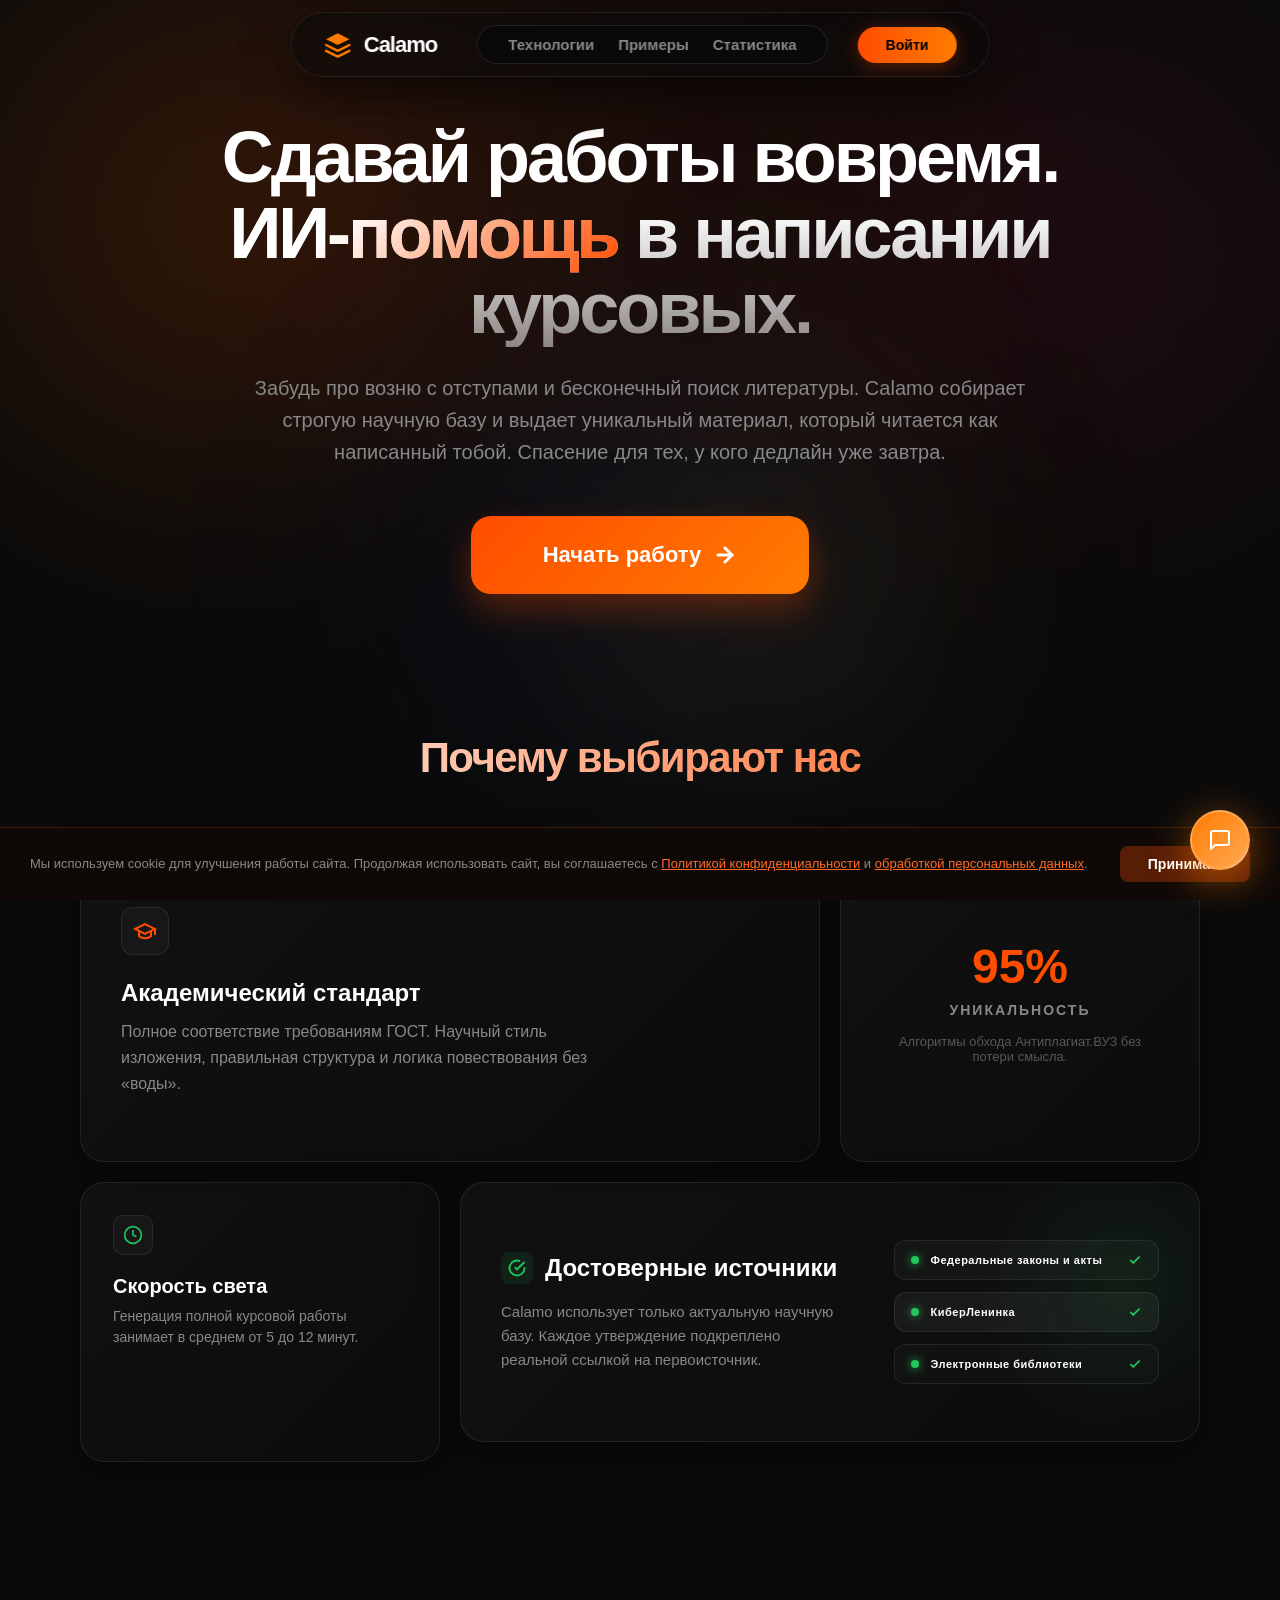
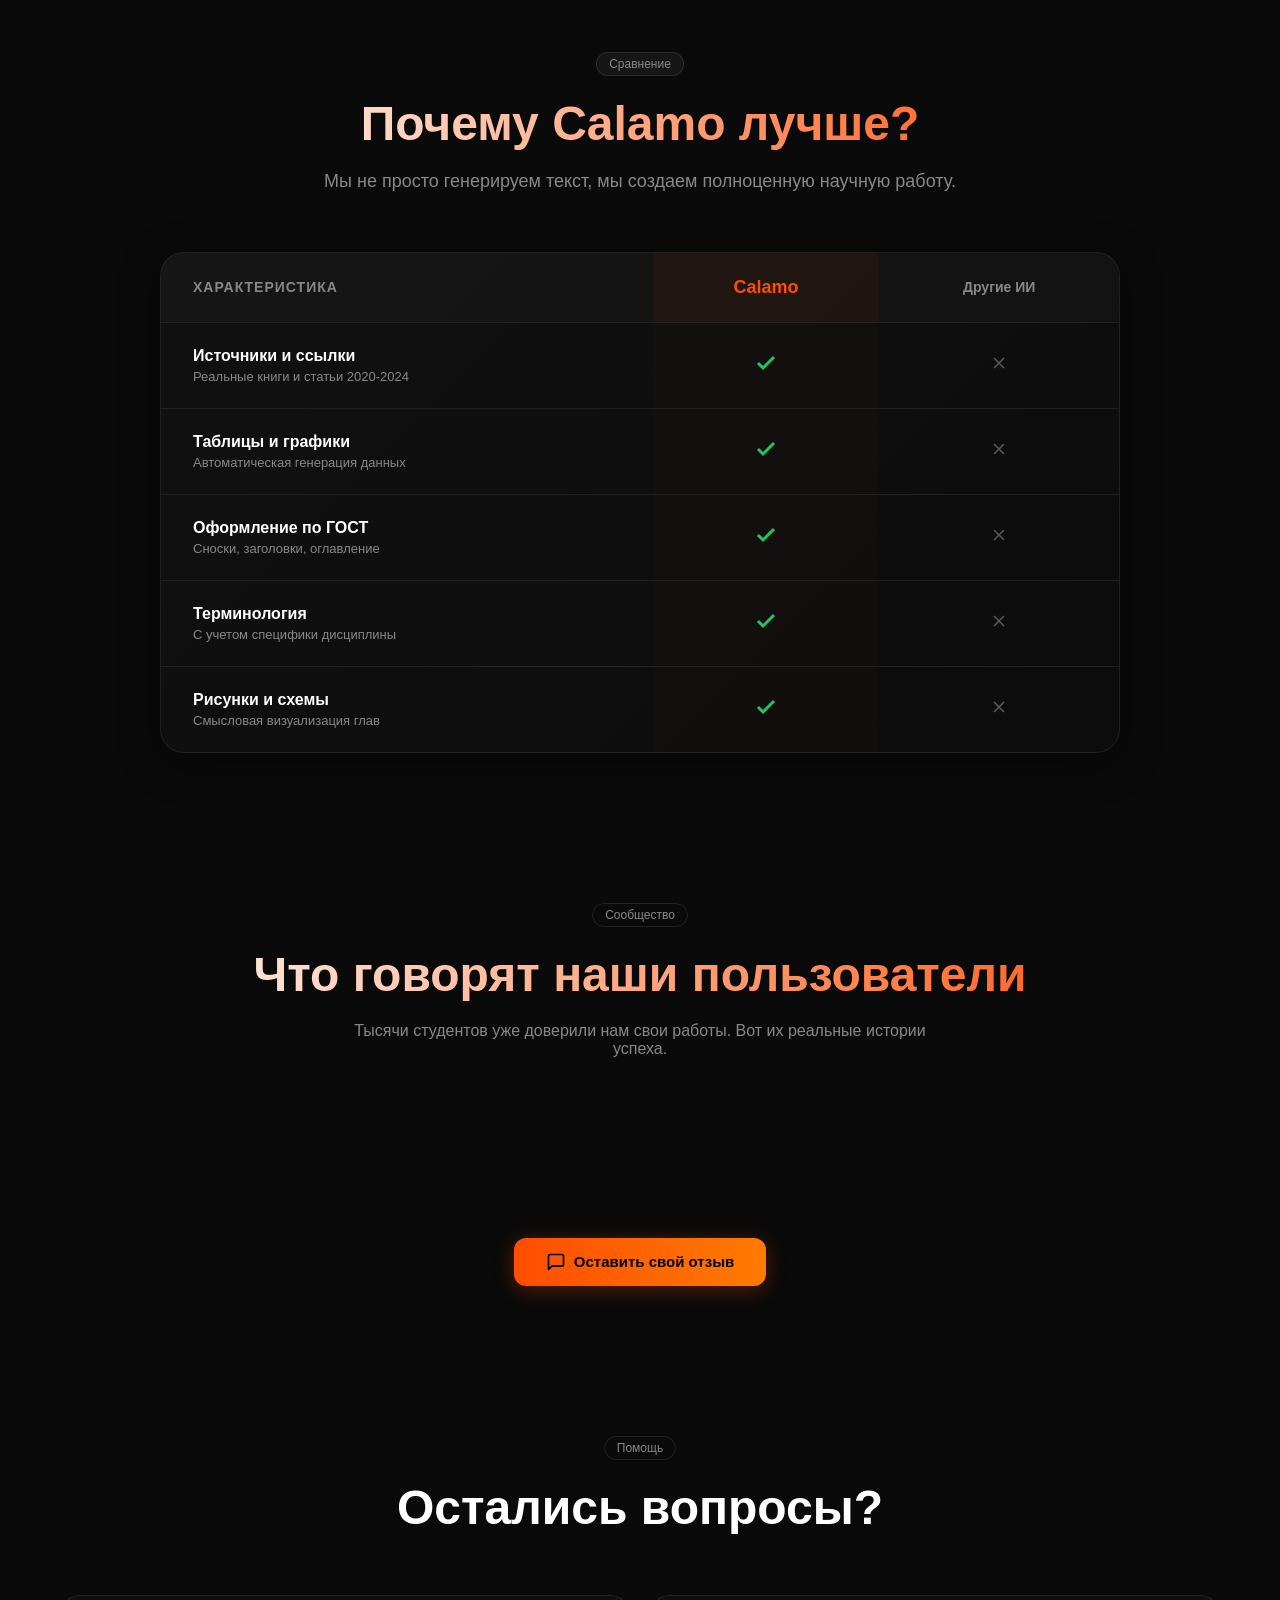
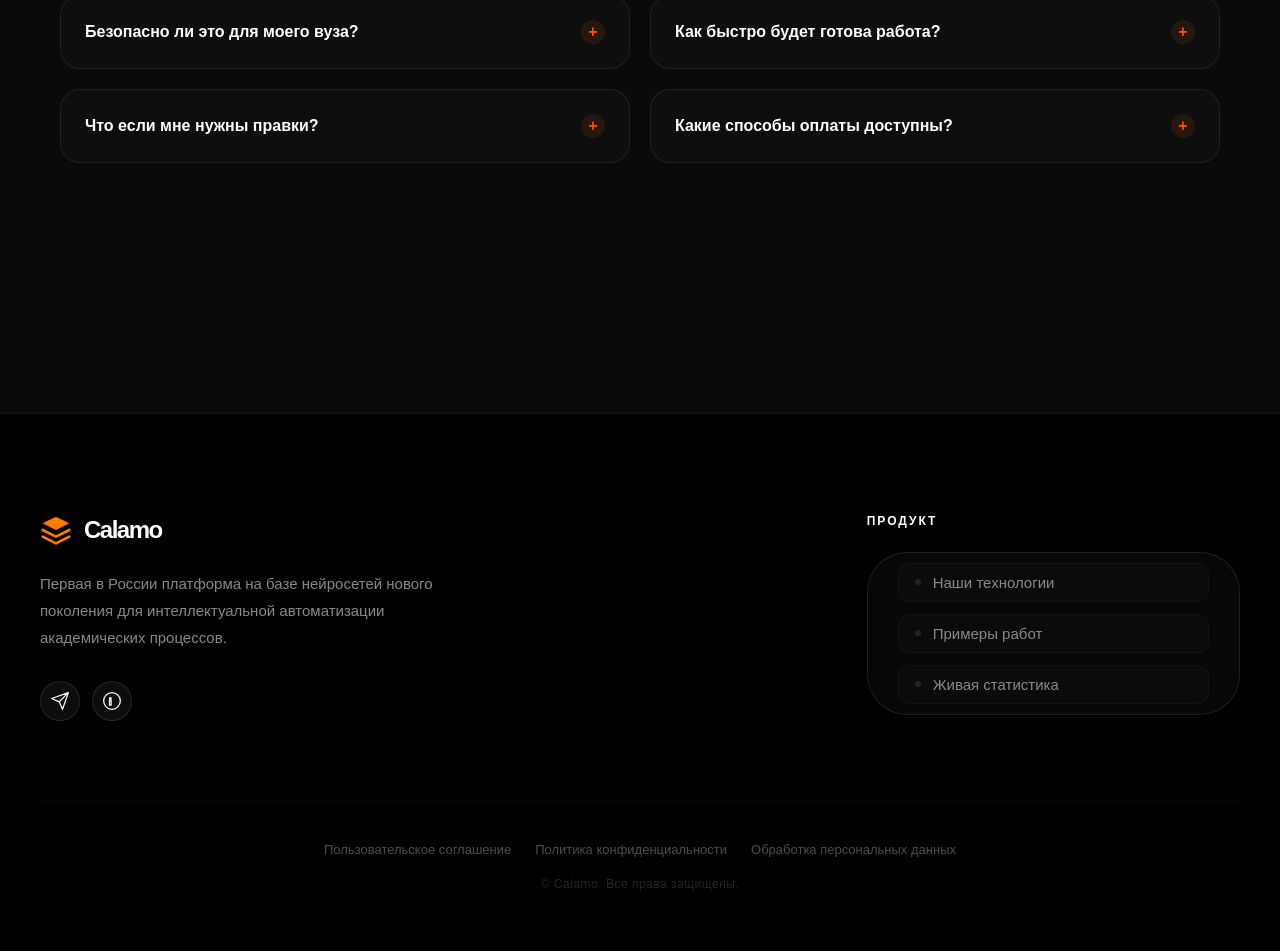
==== frontend/index.html @ 0c0aa0ce "Initial commit: Calamo — AI-powered academic paper generator" ====
<!DOCTYPE html>
<html lang="ru">
<head>
    <meta charset="UTF-8">
    <meta name="viewport" content="width=device-width, initial-scale=1.0">
    <title>Calamo — Заказать курсовую работу и диплом. Помощь в написании академических работ.</title>
    <meta name="description" content="Calamo — умный ИИ-генератор курсовых и дипломных работ по ГОСТу. Помощь студентам: план работы, уникальный текст и автоматическое оформление за 5 минут.">
    <meta name="keywords" content="заказать курсовую работу, написать диплом ии, курсовая работа ии, помощь студентам, план работы, гост оформление, академические работы">
    
    <!-- Open Graph / Facebook -->
    <meta property="og:type" content="website">
    <meta property="og:url" content="https://calamo.lol/">
    <meta property="og:title" content="Calamo — генератор курсовых и дипломов">
    <meta property="og:description" content="Умный ИИ-генератор академических работ по ГОСТу. Быстро, уникально, профессионально.">
    <meta property="og:image" content="https://calamo.lol/assets/og-image.png">

    <!-- Twitter -->
    <meta property="twitter:card" content="summary_large_image">
    <meta property="twitter:url" content="https://calamo.lol/">
    <meta property="twitter:title" content="Calamo — генератор курсовых и дипломов">
    <meta property="twitter:description" content="Умный ИИ-генератор академических работ по ГОСТу. Быстро, уникально, профессионально.">
    <meta property="twitter:image" content="https://calamo.lol/assets/og-image.png">

    <!-- Canonical URL -->
    <link rel="canonical" href="https://calamo.lol/">

    <!-- Structured Data (JSON-LD) -->
    <script type="application/ld+json">
    {
      "@context": "https://schema.org",
      "@type": "SoftwareApplication",
      "name": "Calamo",
      "url": "https://calamo.lol",
      "description": "Умный ИИ-генератор курсовых, дипломов и рефератов по ГОСТу. Создание уникальных академических работ с автоматическим подбором источников за 5 минут.",
      "applicationCategory": "EducationApplication",
      "operatingSystem": "Web",
      "inLanguage": "ru",
      "offers": {
        "@type": "Offer",
        "priceCurrency": "RUB",
        "price": "1000",
        "priceRange": "1000-7000"
      },
      "aggregateRating": {
        "@type": "AggregateRating",
        "ratingValue": "4.9",
        "reviewCount": "1200"
      },
      "publisher": {
        "@type": "Organization",
        "name": "Calamo",
        "url": "https://calamo.lol"
      }
    }
    </script>

    <!-- Google Analytics -->
    <script async src="https://www.googletagmanager.com/gtag/js?id=G-9VV7FG6P8P"></script>
    <script>
      window.dataLayer = window.dataLayer || [];
      function gtag(){dataLayer.push(arguments);}
      gtag('js', new Date());
      gtag('config', 'G-9VV7FG6P8P');
    </script>

    <link rel="icon" type="image/webp" href="/assets/favicon.webp">
    <link rel="stylesheet" href="css/style.css?v=3">
    <!-- Индустриальный стандарт очистки HTML от XSS -->
    <script src="https://cdnjs.cloudflare.com/ajax/libs/dompurify/3.0.6/purify.min.js"></script>
    <script src="https://cdn.jsdelivr.net/npm/canvas-confetti@1.6.0/dist/confetti.browser.min.js"></script>
    <script src="js/main.js?v=12" defer></script>

<body>

    <!-- ✨ AMBIENT GLOW LAYER — Yandex Music My Wave style -->
    <div class="ambient-layer" aria-hidden="true">
        <div class="blob blob-1"></div>
        <div class="blob blob-2"></div>
        <div class="blob blob-3"></div>
        <div class="blob blob-4"></div>
    </div>

    <!-- Support Widget (Moved Up for better visibility) -->
    <div class="support-fab" id="support-fab" onclick="toggleSupport()">
        <svg width="24" height="24" viewBox="0 0 24 24" fill="none" stroke="white" stroke-width="2" stroke-linecap="round" stroke-linejoin="round">
            <path d="M21 15a2 2 0 0 1-2 2H7l-4 4V5a2 2 0 0 1 2-2h14a2 2 0 0 1 2 2z"></path>
        </svg>
    </div>

    <div class="support-card" id="support-card">
        <h3>Поддержка</h3>
        <p style="color: var(--text-muted); font-size: 13px; margin-bottom: 20px;">Опишите вашу проблему, и мы ответим на вашу почту в течение 24 часов.</p>
        <div class="form-group" style="margin-bottom: 12px;">
            <label style="font-size: 12px; color: var(--text-muted);">Ваша почта</label>
            <input type="email" id="sup-email" class="form-control" placeholder="example@mail.ru" style="background: rgba(0,0,0,0.2);">
        </div>
        <div class="form-group" style="margin-bottom: 12px;">
            <label style="font-size: 12px; color: var(--text-muted);">Сообщение</label>
            <textarea id="sup-message" class="form-control" rows="4" placeholder="Ваш вопрос..." style="background: rgba(0,0,0,0.2);"></textarea>
        </div>
        <div class="form-group" style="margin-bottom: 25px;">
            <label style="font-size: 12px; color: var(--text-muted); display: block; margin-bottom: 8px;">Прикрепить материалы (скриншоты, ТЗ)</label>
            <div style="position: relative;">
                <input type="file" id="sup-files" multiple style="position: absolute; inset: 0; opacity: 0; cursor: pointer; z-index: 2;" onchange="updateSupportFileLabel(this)">
                <div id="sup-file-label" style="background: rgba(255,255,255,0.03); border: 1px dashed var(--border); border-radius: 12px; padding: 15px; text-align: center; font-size: 13px; color: var(--text-muted); transition: 0.3s;">
                    <svg width="20" height="20" viewBox="0 0 24 24" fill="none" stroke="currentColor" stroke-width="2" style="margin-bottom: 8px; opacity: 0.5;"><path d="M21 15v4a2 2 0 0 1-2 2H5a2 2 0 0 1-2-2v-4"></path><polyline points="17 8 12 3 7 8"></polyline><line x1="12" y1="3" x2="12" y2="15"></line></svg>
                    <div>Нажмите для выбора файлов</div>
                </div>
            </div>
        </div>
        <button class="btn-primary" style="width: 100%; border-radius: 12px; padding: 16px;" onclick="sendSupportEmail()" id="btn-sup-submit">Отправить заявку</button>
        <p style="text-align: center; font-size: 11px; margin-top: 15px; color: var(--text-muted);">Прямая почта: <a href="mailto:support@calamo.lol" style="color: var(--accent-light);">support@calamo.lol</a></p>
    </div>

    <div class="container">
        <header style="position: fixed; top: 12px; left: 50%; transform: translateX(-50%); width: auto; min-width: 600px; background: rgba(10, 10, 10, 0.7); backdrop-filter: blur(25px); border: 1px solid var(--border); padding: 12px 32px; display: flex; justify-content: space-between; align-items: center; z-index: 10000; border-radius: 100px; box-shadow: 0 15px 50px rgba(0,0,0,0.6);">
            <div style="display: flex; align-items: center; gap: 40px;">
                <div class="logo" style="display: flex; align-items: center; gap: 12px; cursor: pointer;" onclick="openLanding()">
                    <svg width="28" height="28" viewBox="0 0 24 24" fill="none" xmlns="http://www.w3.org/2000/svg">
                        <path d="M12 2L2 7L12 12L22 7L12 2Z" fill="#ff7b00"/>
                        <path d="M2 17L12 22L22 17M2 12L12 17L22 12" stroke="#ff7b00" stroke-width="2" stroke-linecap="round" stroke-linejoin="round"/>
                    </svg>
                    <span style="font-weight: 800; font-size: 22px; color: var(--text-main); letter-spacing: -1px;">Calamo</span>
                </div>
                <nav style="display: flex; gap: 24px;">
                    <a href="features.html" style="color: var(--text-muted); text-decoration: none; font-size: 15px; font-weight: 600; transition: 0.2s;" onmouseover="this.style.color='#fff'" onmouseout="this.style.color='var(--text-muted)'">Технологии</a>
                    <a href="examples.html" style="color: var(--text-muted); text-decoration: none; font-size: 15px; font-weight: 600; transition: 0.2s;" onmouseover="this.style.color='#fff'" onmouseout="this.style.color='var(--text-muted)'">Примеры</a>
                    <a href="stats.html" style="color: var(--text-muted); text-decoration: none; font-size: 15px; font-weight: 600; transition: 0.2s;" onmouseover="this.style.color='#fff'" onmouseout="this.style.color='var(--text-muted)'">Статистика</a>
                </nav>
            </div>
            <div id="header-auth" style="margin-left: 30px;">
                <button class="btn-primary" onclick="showAuthModal()" style="padding: 10px 28px; font-size: 14px; border-radius: 100px; font-weight: 700;">Войти</button>
            </div>
        </header>

        <main>
            <div id="landing-view">
                <section class="hero" style="text-align: center; padding: 120px 20px 60px; position: relative;">
                    <h1 style="font-size: clamp(40px, 8vw, 72px); line-height: 1.05; letter-spacing: -3px; font-weight: 900; margin-bottom: 25px;">
                        Сдавай работы вовремя.<br>
                        <span style="background: linear-gradient(135deg, #fff 30%, #ff4d00 100%); -webkit-background-clip: text; -webkit-text-fill-color: transparent;">ИИ-помощь</span> в написании курсовых.
                    </h1>
                    
                    <p style="font-size: 20px; color: var(--text-muted); max-width: 800px; margin: 0 auto 16px; line-height: 1.6; font-weight: 500;">
                        Забудь про возню с отступами и бесконечный поиск литературы. Calamo собирает строгую научную базу и выдает уникальный материал, который читается как написанный тобой. Спасение для тех, у кого дедлайн уже завтра.
                    </p>

                    <div style="display: flex; gap: 16px; justify-content: center; align-items: center; margin-top: 48px;">
                        <button class="btn-primary hero-main-btn" onclick="openForm()" style="padding: 26px 72px; font-size: 22px; border-radius: 20px;">
                            <span>Начать работу</span>
                            <svg width="24" height="24" viewBox="0 0 24 24" fill="none" stroke="currentColor" stroke-width="3" stroke-linecap="round" stroke-linejoin="round" style="transition: transform 0.3s ease;"><line x1="5" y1="12" x2="19" y2="12"></line><polyline points="12 5 19 12 12 19"></polyline></svg>
                        </button>
                    </div>

                    <div id="hero-resume-box" style="margin-top: 40px; display: none; max-width: 500px; margin-left: auto; margin-right: auto;"></div>
                </section>

                <section class="features-section" id="features" style="max-width: 1200px; margin: 40px auto 0; display: grid; grid-template-columns: repeat(12, 1fr); gap: 20px; padding: 40px 20px;">
                    <div style="grid-column: span 12; text-align: center; margin-bottom: 40px;">
                        <h3 style="font-size: 42px; font-weight: 800; letter-spacing: -1.5px;" class="gradient-text">Почему выбирают нас</h3>
                    </div>
                    <div class="glass-card" style="grid-column: span 8; height: 320px; display: flex; flex-direction: column; justify-content: center; padding: 40px;">
                        <div style="width: 48px; height: 48px; background: rgba(255,255,255,0.03); border: 1px solid var(--border); border-radius: 12px; display: flex; align-items: center; justify-content: center; margin-bottom: 24px;">
                            <svg width="24" height="24" viewBox="0 0 24 24" fill="none" stroke="var(--accent)" stroke-width="2"><path d="M22 10v6M2 10l10-5 10 5-10 5z"></path><path d="M6 12v5c3 3 9 3 12 0v-5"></path></svg>
                        </div>
                        <h3 style="font-size: 24px; font-weight: 700; margin-bottom: 12px;">Академический стандарт</h3>
                        <p style="color: var(--text-muted); font-size: 16px; line-height: 1.6; max-width: 500px;">Полное соответствие требованиям ГОСТ. Научный стиль изложения, правильная структура и логика повествования без «воды».</p>
                    </div>
                    
                    <div class="glass-card" style="grid-column: span 4; height: 320px; display: flex; flex-direction: column; justify-content: center; align-items: center; text-align: center; padding: 40px;">
                        <div style="font-size: 48px; font-weight: 800; color: var(--accent); margin-bottom: 8px;">95%</div>
                        <div style="font-size: 14px; font-weight: 700; color: var(--text-muted); text-transform: uppercase; letter-spacing: 2px;">Уникальность</div>
                        <p style="font-size: 13px; color: rgba(255,255,255,0.3); margin-top: 16px;">Алгоритмы обхода Антиплагиат.ВУЗ без потери смысла.</p>
                    </div>

                    <div class="glass-card" style="grid-column: span 4; height: 280px; padding: 32px;">
                        <div style="width: 40px; height: 40px; background: rgba(255,255,255,0.03); border: 1px solid var(--border); border-radius: 10px; display: flex; align-items: center; justify-content: center; margin-bottom: 20px;">
                            <svg width="20" height="20" viewBox="0 0 24 24" fill="none" stroke="#22c55e" stroke-width="2"><circle cx="12" cy="12" r="10"></circle><polyline points="12 6 12 12 16 14"></polyline></svg>
                        </div>
                        <h3 style="font-size: 20px; font-weight: 700; margin-bottom: 8px;">Скорость света</h3>
                        <p style="color: var(--text-muted); font-size: 14px; line-height: 1.5;">Генерация полной курсовой работы занимает в среднем от 5 до 12 минут.</p>
                    </div>

                    <div class="glass-card" style="grid-column: span 8; height: 260px; display: grid; grid-template-columns: 1.2fr 1fr; align-items: center; gap: 30px; padding: 40px; position: relative; overflow: hidden;">
                        <!-- Subtle Glow -->
                        <div style="position: absolute; top: -20%; right: -10%; width: 300px; height: 300px; background: radial-gradient(circle, rgba(34, 197, 94, 0.08) 0%, transparent 70%); pointer-events: none;"></div>

                        <div style="position: relative; z-index: 2;">
                            <div style="display: flex; align-items: center; gap: 12px; margin-bottom: 16px;">
                                <div style="width: 32px; height: 32px; background: rgba(34, 197, 94, 0.1); border-radius: 8px; display: flex; align-items: center; justify-content: center; color: #22c55e;">
                                    <svg width="18" height="18" viewBox="0 0 24 24" fill="none" stroke="currentColor" stroke-width="2.5"><path d="M22 11.08V12a10 10 0 1 1-5.93-9.14"></path><polyline points="22 4 12 14.01 9 11.01"></polyline></svg>
                                </div>
                                <h3 style="font-size: 24px; font-weight: 800;">Достоверные источники</h3>
                            </div>
                            <p style="color: var(--text-muted); font-size: 15px; line-height: 1.6;">
                                Calamo использует только актуальную научную базу. Каждое утверждение подкреплено реальной ссылкой на первоисточник.
                            </p>
                        </div>

                        <div style="position: relative; padding-left: 20px;">
                             <!-- Clean Source Feed -->
                             <div style="display: flex; flex-direction: column; gap: 12px;">
                                 <div style="background: rgba(255,255,255,0.03); border: 1px solid var(--border); border-radius: 12px; padding: 12px 16px; display: flex; align-items: center; justify-content: space-between; transform: translateX(20px); animation: slideInRight 0.5s ease-out forwards;">
                                     <div style="display: flex; align-items: center; gap: 12px;">
                                         <div style="width: 8px; height: 8px; background: #22c55e; border-radius: 50%; box-shadow: 0 0 10px #22c55e;"></div>
                                         <span style="font-size: 11px; font-weight: 700; color: #fff; letter-spacing: 0.5px;">Федеральные законы и акты</span>
                                     </div>
                                     <svg width="14" height="14" viewBox="0 0 24 24" fill="none" stroke="#22c55e" stroke-width="3"><polyline points="20 6 9 17 4 12"></polyline></svg>
                                 </div>
                                 
                                 <div style="background: rgba(255,255,255,0.05); border: 1px solid var(--border); border-radius: 12px; padding: 12px 16px; display: flex; align-items: center; justify-content: space-between; transform: translateX(0px); animation: slideInRight 0.5s ease-out forwards; animation-delay: 0.2s;">
                                     <div style="display: flex; align-items: center; gap: 12px;">
                                         <div style="width: 8px; height: 8px; background: #22c55e; border-radius: 50%; box-shadow: 0 0 10px #22c55e;"></div>
                                         <span style="font-size: 11px; font-weight: 700; color: #fff; letter-spacing: 0.5px;">КиберЛенинка</span>
                                     </div>
                                     <svg width="14" height="14" viewBox="0 0 24 24" fill="none" stroke="#22c55e" stroke-width="3"><polyline points="20 6 9 17 4 12"></polyline></svg>
                                 </div>

                                 <div style="background: rgba(255,255,255,0.02); border: 1px solid var(--border); border-radius: 12px; padding: 12px 16px; display: flex; align-items: center; justify-content: space-between; transform: translateX(10px); animation: slideInRight 0.5s ease-out forwards; animation-delay: 0.4s;">
                                     <div style="display: flex; align-items: center; gap: 12px;">
                                         <div style="width: 8px; height: 8px; background: #22c55e; border-radius: 50%; box-shadow: 0 0 10px #22c55e;"></div>
                                         <span style="font-size: 11px; font-weight: 700; color: #fff; letter-spacing: 0.5px;">Электронные библиотеки</span>
                                     </div>
                                     <svg width="14" height="14" viewBox="0 0 24 24" fill="none" stroke="#22c55e" stroke-width="3"><polyline points="20 6 9 17 4 12"></polyline></svg>
                                 </div>
                             </div>
                        </div>
                    </div>
                </section>

                <!-- COMPARISON SECTION -->
                <section style="max-width: 1000px; margin: 150px auto; padding: 0 20px;">
                    <div style="text-align: center; margin-bottom: 60px;">
                        <div class="badge" style="background: rgba(255,255,255,0.05); color: var(--text-muted); margin-bottom: 20px;">Сравнение</div>
                        <h3 style="font-size: 48px; margin-bottom: 20px;" class="gradient-text">Почему Calamo лучше?</h3>
                        <p style="color: var(--text-muted); font-size: 18px;">Мы не просто генерируем текст, мы создаем полноценную научную работу.</p>
                    </div>

                    <div class="glass-card" style="padding: 0; overflow: hidden; border-radius: 24px; border: 1px solid var(--border);">
                        <table style="width: 100%; border-collapse: collapse; text-align: left;">
                            <thead>
                                <tr style="background: rgba(255,255,255,0.02); border-bottom: 1px solid var(--border);">
                                    <th style="padding: 24px 32px; font-size: 14px; text-transform: uppercase; letter-spacing: 1px; color: var(--text-muted);">Характеристика</th>
                                    <th style="padding: 24px 32px; text-align: center; background: rgba(255, 77, 0, 0.05);">
                                        <div style="display: flex; align-items: center; justify-content: center; gap: 8px;">
                                            <span style="font-weight: 800; color: var(--accent); font-size: 18px;">Calamo</span>
                                        </div>
                                    </th>
                                    <th style="padding: 24px 32px; text-align: center; font-size: 14px; color: var(--text-muted);">Другие ИИ</th>
                                </tr>
                            </thead>
                            <tbody>
                                <tr style="border-bottom: 1px solid var(--border);">
                                    <td style="padding: 24px 32px;">
                                        <div style="font-weight: 600; color: #fff; margin-bottom: 4px;">Источники и ссылки</div>
                                        <div style="font-size: 13px; color: var(--text-muted);">Реальные книги и статьи 2020-2024</div>
                                    </td>
                                    <td style="padding: 24px 32px; text-align: center; background: rgba(255, 77, 0, 0.02);">
                                        <svg width="24" height="24" viewBox="0 0 24 24" fill="none" stroke="#22c55e" stroke-width="3"><polyline points="20 6 9 17 4 12"></polyline></svg>
                                    </td>
                                    <td style="padding: 24px 32px; text-align: center; opacity: 0.3;">
                                        <svg width="20" height="20" viewBox="0 0 24 24" fill="none" stroke="currentColor" stroke-width="2"><line x1="18" y1="6" x2="6" y2="18"></line><line x1="6" y1="6" x2="18" y2="18"></line></svg>
                                    </td>
                                </tr>
                                <tr style="border-bottom: 1px solid var(--border);">
                                    <td style="padding: 24px 32px;">
                                        <div style="font-weight: 600; color: #fff; margin-bottom: 4px;">Таблицы и графики</div>
                                        <div style="font-size: 13px; color: var(--text-muted);">Автоматическая генерация данных</div>
                                    </td>
                                    <td style="padding: 24px 32px; text-align: center; background: rgba(255, 77, 0, 0.02);">
                                        <svg width="24" height="24" viewBox="0 0 24 24" fill="none" stroke="#22c55e" stroke-width="3"><polyline points="20 6 9 17 4 12"></polyline></svg>
                                    </td>
                                    <td style="padding: 24px 32px; text-align: center; opacity: 0.3;">
                                        <svg width="20" height="20" viewBox="0 0 24 24" fill="none" stroke="currentColor" stroke-width="2"><line x1="18" y1="6" x2="6" y2="18"></line><line x1="6" y1="6" x2="18" y2="18"></line></svg>
                                    </td>
                                </tr>
                                <tr style="border-bottom: 1px solid var(--border);">
                                    <td style="padding: 24px 32px;">
                                        <div style="font-weight: 600; color: #fff; margin-bottom: 4px;">Оформление по ГОСТ</div>
                                        <div style="font-size: 13px; color: var(--text-muted);">Сноски, заголовки, оглавление</div>
                                    </td>
                                    <td style="padding: 24px 32px; text-align: center; background: rgba(255, 77, 0, 0.02);">
                                        <svg width="24" height="24" viewBox="0 0 24 24" fill="none" stroke="#22c55e" stroke-width="3"><polyline points="20 6 9 17 4 12"></polyline></svg>
                                    </td>
                                    <td style="padding: 24px 32px; text-align: center; opacity: 0.3;">
                                        <svg width="20" height="20" viewBox="0 0 24 24" fill="none" stroke="currentColor" stroke-width="2"><line x1="18" y1="6" x2="6" y2="18"></line><line x1="6" y1="6" x2="18" y2="18"></line></svg>
                                    </td>
                                </tr>
                                <tr style="border-bottom: 1px solid var(--border);">
                                    <td style="padding: 24px 32px;">
                                        <div style="font-weight: 600; color: #fff; margin-bottom: 4px;">Терминология</div>
                                        <div style="font-size: 13px; color: var(--text-muted);">С учетом специфики дисциплины</div>
                                    </td>
                                    <td style="padding: 24px 32px; text-align: center; background: rgba(255, 77, 0, 0.02);">
                                        <svg width="24" height="24" viewBox="0 0 24 24" fill="none" stroke="#22c55e" stroke-width="3"><polyline points="20 6 9 17 4 12"></polyline></svg>
                                    </td>
                                    <td style="padding: 24px 32px; text-align: center; opacity: 0.3;">
                                        <svg width="20" height="20" viewBox="0 0 24 24" fill="none" stroke="currentColor" stroke-width="2"><line x1="18" y1="6" x2="6" y2="18"></line><line x1="6" y1="6" x2="18" y2="18"></line></svg>
                                    </td>
                                </tr>
                                <tr>
                                    <td style="padding: 24px 32px;">
                                        <div style="font-weight: 600; color: #fff; margin-bottom: 4px;">Рисунки и схемы</div>
                                        <div style="font-size: 13px; color: var(--text-muted);">Смысловая визуализация глав</div>
                                    </td>
                                    <td style="padding: 24px 32px; text-align: center; background: rgba(255, 77, 0, 0.02);">
                                        <svg width="24" height="24" viewBox="0 0 24 24" fill="none" stroke="#22c55e" stroke-width="3"><polyline points="20 6 9 17 4 12"></polyline></svg>
                                    </td>
                                    <td style="padding: 24px 32px; text-align: center; opacity: 0.3;">
                                        <svg width="20" height="20" viewBox="0 0 24 24" fill="none" stroke="currentColor" stroke-width="2"><line x1="18" y1="6" x2="6" y2="18"></line><line x1="6" y1="6" x2="18" y2="18"></line></svg>
                                    </td>
                                </tr>
                            </tbody>
                        </table>
                    </div>
                </section>


                <!-- ОТЗЫВЫ (MARQUEE STYLE) -->
                <section id="reviews" style="margin-top: 150px;">
                    <div style="text-align: center; margin-bottom: 60px;">
                        <div class="badge">Сообщество</div>
                        <h3 style="font-size: 48px; margin-bottom: 20px;" class="gradient-text">Что говорят наши пользователи</h3>
                        <p style="color: var(--text-muted); max-width: 600px; margin: 0 auto;">Тысячи студентов уже доверили нам свои работы. Вот их реальные истории успеха.</p>
                    </div>
                    
                    <div class="reviews-marquee-container">
                        <div class="reviews-marquee-content" id="reviews-container">
                            <!-- Отзывы будут загружены сюда -->
                        </div>
                    </div>

                    <div style="text-align: center; margin-top: 40px;">
                        <button class="btn-primary" onclick="openReviewModal()">
                            <svg width="20" height="20" viewBox="0 0 24 24" fill="none" stroke="currentColor" stroke-width="2" stroke-linecap="round" stroke-linejoin="round"><path d="M21 15a2 2 0 0 1-2 2H7l-4 4V5a2 2 0 0 1 2-2h14a2 2 0 0 1 2 2z"></path></svg>
                            Оставить свой отзыв
                        </button>
                    </div>
                </section>

                <!-- FAQ (BENTO STYLE) -->
                <section id="faq" style="margin-top: 150px; padding-bottom: 100px;">
                    <div style="text-align: center; margin-bottom: 60px;">
                        <div class="badge">Помощь</div>
                        <h3 style="font-size: 48px; margin-bottom: 20px;">Остались вопросы?</h3>
                    </div>

                    <div class="faq-grid">
                        <div class="faq-item" onclick="this.classList.toggle('active')">
                            <div class="faq-question">
                                Безопасно ли это для моего вуза?
                                <div class="faq-icon">+</div>
                            </div>
                            <div class="faq-answer">
                                Абсолютно. Мы генерируем полностью уникальный контент, который проходит любую проверку на плагиат (Антиплагиат.ВУЗ и др.). Текст выглядит максимально естественно, как если бы его написал отличник.
                            </div>
                        </div>

                        <div class="faq-item" onclick="this.classList.toggle('active')">
                            <div class="faq-question">
                                Как быстро будет готова работа?
                                <div class="faq-icon">+</div>
                            </div>
                            <div class="faq-answer">
                                Благодаря мощностям Neural Pulse 2.5, полный текст курсовой работы генерируется от 15 до 30 минут, включая подбор реальных источников и оформление по ГОСТу.
                            </div>
                        </div>

                        <div class="faq-item" onclick="this.classList.toggle('active')">
                            <div class="faq-question">
                                Что если мне нужны правки?
                                <div class="faq-icon">+</div>
                            </div>
                            <div class="faq-answer">
                                В нашей системе предусмотрен этап «Правки». Вы можете изменить план, добавить свои пожелания или перегенерировать отдельные главы до тех пор, пока результат вас не устроит.
                            </div>
                        </div>

                        <div class="faq-item" onclick="this.classList.toggle('active')">
                            <div class="faq-question">
                                Какие способы оплаты доступны?
                                <div class="faq-icon">+</div>
                            </div>
                            <div class="faq-answer">
                                Мы принимаем все российские карты (VISA, MasterCard, МИР) через защищенный шлюз RollyPay, а также оплату через СБП. Всё официально и безопасно.
                            </div>
                        </div>
                    </div>
                </section>
            </div>



            <div id="form-view" style="display: none; max-width: 850px; margin: 0 auto 60px; padding-top: 120px; position: relative;">
                <h3 style="text-align: center; margin-bottom: 40px; font-size: 42px; font-weight: 800; letter-spacing: -1.5px;" class="gradient-text">Создание новой работы</h3>
                
                <div class="step-indicator" style="margin-bottom: 40px; justify-content: center; gap: 0;">
                    <div class="step active" id="indicator-1">
                        <div class="step-number">1</div>
                        <div class="step-label" style="font-size: 11px; margin-top: 8px; font-weight: 800; text-transform: uppercase; letter-spacing: 1px;">ИНФО</div>
                    </div>
                    <div class="step-line" style="width: 60px; height: 2px; background: rgba(255,255,255,0.1); margin: 20px 10px 0;"></div>
                    <div class="step" id="indicator-2">
                        <div class="step-number">2</div>
                        <div class="step-label" style="font-size: 11px; margin-top: 8px; font-weight: 800; text-transform: uppercase; letter-spacing: 1px;">ПЛАН</div>
                    </div>
                    <div class="step-line" style="width: 60px; height: 2px; background: rgba(255,255,255,0.1); margin: 20px 10px 0;"></div>
                    <div class="step" id="indicator-3">
                        <div class="step-number">3</div>
                        <div class="step-label" style="font-size: 11px; margin-top: 8px; font-weight: 800; text-transform: uppercase; letter-spacing: 1px;">ПРАВКИ</div>
                    </div>
                    <div class="step-line" style="width: 60px; height: 2px; background: rgba(255,255,255,0.1); margin: 20px 10px 0;"></div>
                    <div class="step" id="indicator-4">
                        <div class="step-number">4</div>
                        <div class="step-label" style="font-size: 11px; margin-top: 8px; font-weight: 800; text-transform: uppercase; letter-spacing: 1px;">ОПЛАТА</div>
                    </div>
                    <div class="step-line" style="width: 60px; height: 2px; background: rgba(255,255,255,0.1); margin: 20px 10px 0;"></div>
                    <div class="step" id="indicator-5">
                        <div class="step-number">5</div>
                        <div class="step-label" style="font-size: 11px; margin-top: 8px; font-weight: 800; text-transform: uppercase; letter-spacing: 1px;">ФИНАЛ</div>
                    </div>
                </div>

                <div class="form-card">
                    <!-- ===== ШАГ 1: ОСНОВА ===== -->
                    <div id="step-1" class="wizard-step active">
                        <h3 style="margin-bottom: 30px; font-size: 24px; font-weight: 800; display: flex; align-items: center; gap: 12px;">
                            <span style="width: 8px; height: 24px; background: var(--accent); border-radius: 4px;"></span>
                            Основная информация
                        </h3>
                        
                        <div class="form-group" style="margin-bottom: 25px;">
                            <label class="form-label">Тип работы</label>
                            <div class="custom-select-wrapper" id="work_type_select">
                                <div class="custom-select-trigger">Курсовая работа</div>
                                <div class="custom-options">
                                    <div class="custom-option selected" data-value="курсовая">Курсовая работа</div>
                                    <div class="custom-option" data-value="реферат">Реферат</div>
                                    <div class="custom-option" data-value="статья">Научная статья</div>
                                    <div class="custom-option" data-value="вкр">ВКР / Диплом</div>
                                </div>
                                <input type="hidden" id="f-work_type" value="курсовая">
                            </div>
                        </div>

                        <div class="form-group" style="margin-bottom: 25px;">
                            <label class="form-label">Предмет / Дисциплина <span style="color: var(--accent);">*</span></label>
                            <input type="text" class="form-control" id="f-subject" placeholder="Например: Макроэкономика">
                        </div>

                        <div class="form-group" style="margin-bottom: 25px;">
                            <label class="form-label">Точная тема работы <span style="color: var(--accent);">*</span></label>
                            <input type="text" class="form-control" id="f-topic" placeholder="Например: Влияние инфляции на экономический рост...">
                        </div>

                        <div class="form-group" style="margin-bottom: 25px;">
                            <label class="form-label" style="display: flex; justify-content: space-between; align-items: center;">
                                <span>Объем работы</span>
                                <span id="limit-volume-label" style="font-size: 12px; color: var(--text-muted); font-weight: 500;">от 15 до 60 стр.</span>
                            </label>
                            <div class="volume-toggle">
                                <button class="volume-btn active" id="btn-pages" onclick="setVolumeType('pages')">Страницы</button>
                                <button class="volume-btn" id="btn-words" onclick="setVolumeType('words')">Кол-во слов</button>
                            </div>
                            <input type="number" class="form-control" id="f-volume" value="35" min="15" max="60" oninput="validateWizardLimits()">
                            <p style="font-size: 12px; color: var(--text-muted); margin-top: 10px; font-weight: 500;">Обычно 1 страница ≈ 250-300 слов</p>
                        </div>

                        <div style="display: grid; grid-template-columns: 1fr 1fr; gap: 20px; margin-bottom: 30px;">
                            <div class="form-group">
                                <label class="form-label" style="display: flex; justify-content: space-between; align-items: center;">
                                    <span>Кол-во рисунков</span>
                                    <span style="font-size: 12px; color: var(--text-muted); font-weight: 500;">от 0 до 10</span>
                                </label>
                                <input type="number" class="form-control" id="f-images" value="2" min="0" max="10" oninput="validateWizardLimits()">
                            </div>
                            <div class="form-group">
                                <label class="form-label" style="display: flex; justify-content: space-between; align-items: center;">
                                    <span>Кол-во таблиц</span>
                                    <span style="font-size: 12px; color: var(--text-muted); font-weight: 500;">от 0 до 13</span>
                                </label>
                                <input type="number" class="form-control" id="f-tables" value="2" min="0" max="13" oninput="validateWizardLimits()">
                            </div>
                        </div>

                        <div class="price-box">
                            <div class="price-value" id="display-price">3 500 ₽</div>
                            <div class="price-label">Стоимость за курсовую работу</div>
                        </div>
                    </div>

                    <!-- ===== ШАГ 2: ГЕНЕРАЦИЯ ПЛАНА ===== -->
                    <div id="step-2" class="wizard-step" style="display: none; text-align: center; padding: 40px 0;">
                        <div class="neural-loader" style="margin-bottom: 30px;">
                            <div class="neural-ring"></div>
                            <div class="neural-ring"></div>
                            <div class="neural-ring"></div>
                            <div class="neural-orbit"><div class="neural-dot"></div></div>
                            <div class="neural-core"></div>
                        </div>
                        <h3 style="margin-bottom: 10px;" class="gradient-text">ИИ строит структуру...</h3>
                        <p style="color: var(--text-muted); margin-bottom: 30px;">Это бесплатно и займет около минуты. Мы готовим идеальный план вашей работы.</p>
                        <div class="progress-container" style="max-width: 400px; margin: 0 auto;">
                            <div class="progress-bar" id="step2-progress-bar" style="width: 20%;"></div>
                        </div>
                    </div>

                    <!-- ===== ШАГ 3: МАТЕРИАЛЫ / ПРАВКИ ===== -->
                    <div id="step-3" class="wizard-step" style="display: none;">
                        <h3 style="margin-bottom: 12px; font-size: 24px; font-weight: 800;">Правки и План</h3>
                        <p style="color: var(--text-muted); margin-bottom: 24px; font-size: 15px; line-height: 1.6;">Отредактируйте сгенерированный план или добавьте свои пожелания. Мы учтем все детали.</p>

                        <div id="materials-editor">
                            <div style="display: flex; gap: 15px; margin-bottom: 30px;">
                                <div style="flex: 1; text-align: center; padding: 14px; background: rgba(255,123,0,0.1); border-radius: 14px; cursor: pointer; border: 1px solid var(--accent-light); display: flex; align-items: center; justify-content: center; gap: 10px; font-weight: 700; color: var(--accent-light);" onclick="showEditorTab('outline')" id="ed-tab-outline">
                                    <svg width="20" height="20" viewBox="0 0 24 24" fill="none" stroke="currentColor" stroke-width="2" stroke-linecap="round" stroke-linejoin="round"><line x1="8" y1="6" x2="21" y2="6"></line><line x1="8" y1="12" x2="21" y2="12"></line><line x1="8" y1="18" x2="21" y2="18"></line><line x1="3" y1="6" x2="3.01" y2="6"></line><line x1="3" y1="12" x2="3.01" y2="12"></line><line x1="3" y1="18" x2="3.01" y2="18"></line></svg>
                                    План работы
                                </div>
                                <div style="flex: 1; text-align: center; padding: 14px; background: rgba(255,255,255,0.03); border-radius: 14px; cursor: pointer; border: 1px solid rgba(255,255,255,0.1); display: flex; align-items: center; justify-content: center; gap: 10px; font-weight: 700; color: var(--text-muted);" onclick="showEditorTab('sources')" id="ed-tab-sources">
                                    <svg width="20" height="20" viewBox="0 0 24 24" fill="none" stroke="currentColor" stroke-width="2" stroke-linecap="round" stroke-linejoin="round"><path d="M4 19.5A2.5 2.5 0 0 1 6.5 17H20"></path><path d="M6.5 2H20v20H6.5A2.5 2.5 0 0 1 4 19.5v-15A2.5 2.5 0 0 1 6.5 2z"></path></svg>
                                    Источники
                                </div>
                            </div>

                            <div id="editor-outline">
                                <div id="chapters-list"></div>
                                <button class="btn-secondary" onclick="addChapter()" style="margin-top: 15px; width: 100%; justify-content: center; padding: 15px; border-style: dashed; background: rgba(255,255,255,0.02);">+ Добавить главу</button>
                            </div>

                            <div id="editor-sources" style="display: none;">
                                <div id="sources-list"></div>
                                <button class="btn-secondary" onclick="addSource()" style="margin-top: 15px; width: 100%; justify-content: center; padding: 15px; border-style: dashed; background: rgba(255,255,255,0.02);">+ Добавить источник</button>
                            </div>
                        </div>
                    </div>

                    <!-- ===== ШАГ 4: ОПЛАТА ===== -->
                    <div id="step-4" class="wizard-step" style="display: none;">
                        <div style="text-align: center; max-width: 440px; margin: 0 auto; padding: 40px 0;">
                            <div class="shield-animated" style="margin-bottom: 32px; width: 64px; height: 64px; background: rgba(255,123,0,0.1); border-radius: 20px; border: 1px solid rgba(255,123,0,0.2); display: inline-flex; align-items: center; justify-content: center;">
                                <svg width="32" height="32" viewBox="0 0 24 24" fill="none" stroke="var(--accent)" stroke-width="2" stroke-linecap="round" stroke-linejoin="round">
                                    <path d="M12 22s8-4 8-10V5l-8-3-8 3v7c0 6 8 10 8 10z"></path>
                                    <polyline points="9 11 11 13 15 9"></polyline>
                                </svg>
                            </div>
                            
                            <h3 style="font-size: 32px; font-weight: 800; margin-bottom: 12px; letter-spacing: -1px;">Оплата заказа</h3>
                            <p style="color: var(--text-muted); font-size: 15px; margin-bottom: 48px; line-height: 1.5;">Полная генерация работы согласно утвержденному плану и источникам.</p>
                            
                            <div style="margin-bottom: 48px;">
                                <div style="font-size: 14px; color: var(--text-muted); text-transform: uppercase; letter-spacing: 2px; margin-bottom: 8px; font-weight: 700;">К оплате</div>
                                <div style="font-size: 56px; font-weight: 900; color: #fff; letter-spacing: -2px;" id="payment-final-price">3 500 ₽</div>
                            </div>
                            
                            <div style="display: flex; flex-direction: column; gap: 16px;">
                                <button class="btn-primary" id="btn-pay-balance" style="display: none; width: 100%; height: 60px; font-size: 16px; border-radius: 16px; font-weight: 700; box-shadow: 0 10px 30px rgba(255,123,0,0.2);" onclick="payFromBalance()">
                                    Списать с баланса
                                </button>
                                <button class="btn-primary" id="btn-pay-trigger" style="width: 100%; height: 60px; font-size: 16px; border-radius: 16px; font-weight: 700; background: #fff; color: #000; box-shadow: 0 10px 30px rgba(255,255,255,0.1);" onclick="startRollyPay()">
                                    Оплатить картой
                                </button>
                                <p style="font-size: 12px; color: var(--text-muted); margin-top: 10px;">
                                    🛡 Безопасная оплата PCI DSS через RollyPay
                                </p>
                            </div>
                        </div>
                    </div>

                    <!-- ===== ШАГ 5: ТИТУЛЬНИК ===== -->
                    <div id="step-5" class="wizard-step" style="display: none;">
                        <h3 style="margin-bottom: 12px; font-size: 24px; font-weight: 800;">Титульный лист</h3>
                        <p style="color: var(--text-muted); margin-bottom: 24px; font-size: 15px; line-height: 1.6;">Заполните данные для автоматического формирования титульного листа (опционально).</p>
                        
                        <div class="form-group" style="margin-bottom: 20px;">
                            <label class="form-label">Учебное заведение</label>
                            <input type="text" class="form-control" id="f-university" placeholder="МГУ им. М.В. Ломоносова">
                        </div>

                        <div style="display: grid; grid-template-columns: 1fr 1fr; gap: 20px;">
                            <div class="form-group">
                                <label class="form-label">ФИО студента</label>
                                <input type="text" class="form-control" id="f-student_name" placeholder="Иванов И.И.">
                            </div>
                            <div class="form-group">
                                <label class="form-label">Группа</label>
                                <input type="text" class="form-control" id="f-student_group" placeholder="ЭК-402">
                            </div>
                        </div>
                        
                        <div style="display: grid; grid-template-columns: 1fr 1fr; gap: 20px; margin-top: 20px;">
                            <div class="form-group">
                                <label class="form-label">Преподаватель</label>
                                <input type="text" class="form-control" id="f-teacher_name" placeholder="Петров П.П.">
                            </div>
                            <div class="form-group">
                                <label class="form-label">Должность</label>
                                <input type="text" class="form-control" id="f-teacher_title" placeholder="Доцент / Профессор">
                            </div>
                        </div>
                    </div>

                    <div id="wizard-controls" style="margin-top: 40px; display: flex; justify-content: space-between; align-items: center;">
                        <button class="btn-secondary" id="btn-prev" style="visibility: hidden; padding: 16px 32px;" onclick="prevStep()">Назад</button>
                        <div style="flex: 1;"></div>
                        <button class="btn-primary" id="btn-next" style="padding: 18px 50px; font-weight: 800; font-size: 16px;" onclick="nextStep()">
                            Далее <svg width="20" height="20" viewBox="0 0 24 24" fill="none" stroke="currentColor" stroke-width="2.5" stroke-linecap="round" stroke-linejoin="round" style="margin-left: 8px;"><line x1="5" y1="12" x2="19" y2="12"></line><polyline points="12 5 19 12 12 19"></polyline></svg>
                        </button>
                        <button class="btn-primary" id="btn-submit" style="display: none; padding: 18px 50px; font-weight: 800; font-size: 16px;" onclick="finalConfirm()">
                            Начать генерацию <svg width="20" height="20" viewBox="0 0 24 24" fill="none" stroke="currentColor" stroke-width="2.5" stroke-linecap="round" stroke-linejoin="round" style="margin-left: 8px;"><polygon points="13 2 3 14 12 14 11 22 21 10 12 10 13 2"></polygon></svg>
                        </button>
                    </div>
                </div>
            </div>


            <div id="status-view" style="display: none; max-width: 1000px; margin: 20px auto 60px; align-items: center; justify-content: center; flex-direction: column; padding-top: 100px;">
                <div id="status-content" style="width: 100%;">
                    </div>
            </div>

            <div id="profile-view" style="display: none;">
                <div class="dashboard-grid">
                    <div class="works-section">
                        <h3 style="margin-bottom: 25px; font-size: 24px; font-weight: 700;">Мои работы</h3>
                        <div class="works-list" id="works-list">
                            <!-- Сюда будут подгружаться заказы -->
                            <p style="color: var(--text-muted)">У вас пока нет созданных работ.</p>
                        </div>
                    </div>
                    <div class="balance-sidebar">
                        <div class="auth-card" style="padding: 25px; text-align: left; max-width: 100%;">
                            <h3 style="margin-bottom: 10px;">Баланс</h3>
                            <div style="font-size: 32px; font-weight: 700; color: var(--accent-light); margin-bottom: 20px;" id="profile-balance">0 ₽</div>
                            <button class="btn-primary" style="width: 100%;" onclick="showTopUpModal()">Пополнить баланс</button>
                        </div>
                    </div>
                </div>
            </div>
        </main>
    </div>

    <!-- Top Up Modal -->
    <div class="modal-overlay" id="topup-modal" style="display: none;">
        <div class="auth-card" style="max-width: 400px;">
            <div style="margin-bottom: 20px; color: var(--accent-light);">
                <svg width="48" height="48" viewBox="0 0 24 24" fill="none" stroke="currentColor" stroke-width="2" stroke-linecap="round" stroke-linejoin="round"><rect x="1" y="4" width="22" height="16" rx="2" ry="2"></rect><line x1="1" y1="10" x2="23" y2="10"></line></svg>
            </div>
            <h3 style="font-size: 24px; font-weight: 700; margin-bottom: 20px;">Пополнение баланса</h3>
            <p style="color: var(--text-muted); margin-bottom: 25px;">Введите сумму для пополнения счета</p>
            <div class="form-group" style="margin-bottom: 20px;">
                <label class="form-label" style="text-align: left; display: block;">Сумма (руб.)</label>
                <input type="number" id="topup-amount" class="form-control" value="3500" min="100" style="font-size: 20px; text-align: center; background: rgba(255,255,255,0.05);">
            </div>
            <div style="display: flex; gap: 10px;">
                <button class="btn-secondary" style="flex: 1; margin: 0;" onclick="closeTopUpModal()">Отмена</button>
                <button class="btn-primary" id="btn-topup-submit" style="flex: 2; margin: 0;" onclick="topUpBalance()">Пополнить</button>
            </div>
            <p style="font-size: 11px; color: var(--text-muted); margin-top: 20px; text-align: center;">
                Безопасная оплата через российские платежные системы (СБП, Карты)
            </p>
        </div>
    </div>

    <!-- Auth Modal -->
    <div class="modal-overlay" id="auth-modal">
        <div class="auth-card">
            <h2>Войти в Calamo</h2>
            <p style="color: var(--text-muted); margin-bottom: 25px;">Сохраняйте свои работы и управляйте балансом</p>
            <div class="auth-buttons">
                <button class="social-btn" onclick="handleLogin('google')">
                    <img src="https://cdn-icons-png.flaticon.com/512/2991/2991148.png" alt="Google">
                    Продолжить с Google
                </button>
            </div>
            <button onclick="closeAuthModal()" style="margin-top: 20px; background: none; border: none; color: var(--text-muted); cursor: pointer;">Отмена</button>
        </div>
    </div>

    <!-- Logout Confirmation Modal -->
    <div class="modal-overlay" id="logout-confirm-modal" style="display: none;">
        <div class="glass-card" style="width: 100%; max-width: 320px; padding: 30px; text-align: center; animation: modalPop 0.3s cubic-bezier(0.175, 0.885, 0.32, 1.275);">
            <div style="margin-bottom: 20px; color: var(--text-muted);">
                <svg width="48" height="48" viewBox="0 0 24 24" fill="none" stroke="currentColor" stroke-width="2" stroke-linecap="round" stroke-linejoin="round"><path d="M9 21H5a2 2 0 0 1-2-2V5a2 2 0 0 1 2-2h4"></path><polyline points="16 17 21 12 16 7"></polyline><line x1="21" y1="12" x2="9" y2="12"></line></svg>
            </div>
            <h3 style="font-size: 20px; margin-bottom: 10px;">Выйти из аккаунта?</h3>
            <p style="color: var(--text-muted); font-size: 14px; margin-bottom: 25px;">Вы всегда сможете войти обратно через Google</p>
            <div style="display: flex; gap: 10px;">
                <button class="glass-btn-logout" style="flex: 1; margin: 0; background: rgba(255,255,255,0.1);" onclick="closeLogoutModal()">Отмена</button>
                <button class="btn-primary" style="flex: 1; margin: 0; background: var(--error-color, #ff4d4d);" onclick="confirmLogout()">Выйти</button>
            </div>
        </div>
    </div>

    <!-- Support Widget Removed from here -->


    <!-- Cookie Banner -->
    <div class="cookie-banner" id="cookie-banner" style="display: none;">
        <p>Мы используем cookie для улучшения работы сайта. Продолжая использовать сайт, вы соглашаетесь с <a href="/docs/privacy-policy.pdf" target="_blank" rel="noopener noreferrer">Политикой конфиденциальности</a> и <a href="/docs/personal-data.pdf" target="_blank" rel="noopener noreferrer">обработкой персональных данных</a>.</p>
        <button class="cookie-btn" onclick="acceptCookies()">Принимаю</button>
    </div>


    

    <!-- Review Modal -->
    <div id="review-modal" class="modal-overlay" style="display: none;">
        <div class="glass-card" style="width: 100%; max-width: 500px; padding: 40px;">
            <div style="display: flex; justify-content: space-between; margin-bottom: 25px;">
                <h2 style="font-size: 24px;">Оставить отзыв</h2>
                <button style="background:none; border:none; color:var(--text-muted); cursor:pointer; font-size: 24px;" onclick="closeReviewModal()">✕</button>
            </div>
            
            <label class="form-label">Ваше имя</label>
            <input type="text" id="rev-name" class="form-control" placeholder="Например: Иван Иваныч">
            
            <label class="form-label">Оценка</label>
            <select id="rev-rating" class="form-control" style="margin-bottom: 20px;">
                <option value="5">⭐⭐⭐⭐⭐ (5/5)</option>
                <option value="4">⭐⭐⭐⭐ (4/5)</option>
                <option value="3">⭐⭐⭐ (3/5)</option>
                <option value="2">⭐⭐ (2/5)</option>
                <option value="1">⭐ (1/5)</option>
            </select>

            <label class="form-label">Ваш отзыв</label>
            <textarea id="rev-text" class="form-control" rows="4" placeholder="Поделитесь вашим впечатлением от работы..."></textarea>
            
            <button class="btn-primary" style="width: 100%; margin-top: 20px;" onclick="submitReview()">Опубликовать отзыв</button>
        </div>
    </div>

    <footer style="margin-top: 150px; padding: 100px 20px 60px; border-top: 1px solid var(--border); background: #000; position: relative; z-index: 10;">
        <div style="max-width: 1200px; margin: 0 auto; display: grid; grid-template-columns: 2fr 1fr; gap: 80px; margin-bottom: 80px;">
            <div>
                <div class="logo" style="display: flex; align-items: center; gap: 12px; margin-bottom: 24px; cursor: pointer;" onclick="openLanding()">
                    <svg width="32" height="32" viewBox="0 0 24 24" fill="none" xmlns="http://www.w3.org/2000/svg">
                        <path d="M12 2L2 7L12 12L22 7L12 2Z" fill="#ff7b00"/>
                        <path d="M2 17L12 22L22 17M2 12L12 17L22 12" stroke="#ff7b00" stroke-width="2" stroke-linecap="round" stroke-linejoin="round"/>
                    </svg>
                    <span style="font-weight: 800; font-size: 24px; color: var(--text-main); letter-spacing: -1.5px;">Calamo</span>
                </div>
                <p style="color: var(--text-muted); line-height: 1.8; max-width: 400px; font-size: 15px;">
                    Первая в России платформа на базе нейросетей нового поколения для интеллектуальной автоматизации академических процессов.
                </p>
                <div style="display: flex; gap: 12px; margin-top: 30px;">
                    <a href="https://t.me/share/url?url=https://calamo.lol&text=Попробуй Calamo — умный генератор курсовых и дипломов!" target="_blank" rel="noopener noreferrer" style="width: 40px; height: 40px; border-radius: 50%; background: rgba(255,255,255,0.05); display: flex; align-items: center; justify-content: center; transition: 0.3s; border: 1px solid rgba(255,255,255,0.1);" onmouseover="this.style.background='rgba(0,136,204,0.1)'; this.style.borderColor='#0088cc'" onmouseout="this.style.background='rgba(255,255,255,0.05)'; this.style.borderColor='rgba(255,255,255,0.1)'">
                        <svg width="20" height="20" viewBox="0 0 24 24" fill="none" stroke="#fff" stroke-width="1.5" stroke-linecap="round" stroke-linejoin="round"><path d="M22 2L11 13M22 2l-7 20-4-9-9-4 20-7z"></path></svg>
                    </a>
                    <a href="https://vk.com/share.php?url=https://calamo.lol" target="_blank" rel="noopener noreferrer" style="width: 40px; height: 40px; border-radius: 50%; background: rgba(255,255,255,0.05); display: flex; align-items: center; justify-content: center; transition: 0.3s; border: 1px solid rgba(255,255,255,0.1);" onmouseover="this.style.background='rgba(76,117,163,0.1)'; this.style.borderColor='#4c75a3'" onmouseout="this.style.background='rgba(255,255,255,0.05)'; this.style.borderColor='rgba(255,255,255,0.1)'">
                        <svg width="20" height="20" viewBox="0 0 24 24" fill="none" stroke="#fff" stroke-width="1.5" stroke-linecap="round" stroke-linejoin="round"><path d="M12 2C6.48 2 2 6.48 2 12s4.48 10 10 10 10-4.48 10-10S17.52 2 12 2zm-1 15h-2v-6h2v6zm-1-7c-.55 0-1-.45-1-1s.45-1 1-1 1 .45 1 1-.45 1-1 1z"></path></svg>
                    </a>
                </div>
            </div>
            <div>
                <h4 style="font-size: 12px; font-weight: 800; color: #fff; text-transform: uppercase; letter-spacing: 2px; margin-bottom: 24px;">Продукт</h4>
                <nav class="footer-nav-premium">
                    <a href="features.html" class="footer-nav-item">
                        <span class="dot"></span>
                        Наши технологии
                    </a>
                    <a href="examples.html" class="footer-nav-item">
                        <span class="dot"></span>
                        Примеры работ
                    </a>
                    <a href="stats.html" class="footer-nav-item">
                        <span class="dot"></span>
                        Живая статистика
                    </a>
                </nav>
            </div>
        </div>
        
        <div style="max-width: 1200px; margin: 0 auto; padding-top: 40px; border-top: 1px solid rgba(255,255,255,0.03); text-align: center;">
            <div style="display: flex; justify-content: center; flex-wrap: wrap; gap: 24px; margin-bottom: 20px;">
                <a href="/docs/user-agreement.pdf" target="_blank" rel="noopener noreferrer" style="color: rgba(255,255,255,0.3); text-decoration: none; font-size: 13px; transition: 0.2s;" onmouseover="this.style.color='rgba(255,255,255,0.6)'" onmouseout="this.style.color='rgba(255,255,255,0.3)'">Пользовательское соглашение</a>
                <a href="/docs/privacy-policy.pdf" target="_blank" rel="noopener noreferrer" style="color: rgba(255,255,255,0.3); text-decoration: none; font-size: 13px; transition: 0.2s;" onmouseover="this.style.color='rgba(255,255,255,0.6)'" onmouseout="this.style.color='rgba(255,255,255,0.3)'">Политика конфиденциальности</a>
                <a href="/docs/personal-data.pdf" target="_blank" rel="noopener noreferrer" style="color: rgba(255,255,255,0.3); text-decoration: none; font-size: 13px; transition: 0.2s;" onmouseover="this.style.color='rgba(255,255,255,0.6)'" onmouseout="this.style.color='rgba(255,255,255,0.3)'">Обработка персональных данных</a>
            </div>
            <div style="color: rgba(255,255,255,0.15); font-size: 12px; font-weight: 500; letter-spacing: 0.5px;">
                © Calamo. Все права защищены.
            </div>
        </div>
    </footer>
</body>
</html>
---- frontend/css/style.css ----
:root {
            --bg: #000000;
            --surface: #0a0a0a;
            --surface-hover: #111111;
            --accent: #ff4d00;
            --accent-glow: rgba(255, 77, 0, 0.3);
            --accent-light: #ff6a26;
            --text-main: #ffffff;
            --text-muted: #888888;
            --border: rgba(255, 255, 255, 0.08);
            --border-hover: rgba(255, 255, 255, 0.15);
            --glass-bg: rgba(10, 10, 10, 0.7);
            --glass-border: rgba(255, 255, 255, 0.1);
        }


        
        .resume-banner {
            background: linear-gradient(90deg, rgba(255,123,0,0.2), transparent);
            border-left: 4px solid var(--accent-glow);
            padding: 15px 25px;
            border-radius: 12px;
            margin-bottom: 30px;
            display: flex;
            align-items: center;
            justify-content: space-between;
            animation: slideInLeft 0.5s ease-out;
        }
        @keyframes slideInLeft { from { opacity: 0; transform: translateX(-30px); } to { opacity: 1; transform: translateX(0); } }


        * {
            margin: 0;
            padding: 0;
            box-sizing: border-box;
            font-family: -apple-system, BlinkMacSystemFont, "Segoe UI", Roboto, Helvetica, Arial, sans-serif;
        }

        body {
            background-color: var(--bg);
            color: var(--text-main);
            min-height: 100vh;
            position: relative;
            overflow-x: hidden;
            -webkit-font-smoothing: antialiased;
        }

        /* Raycast Glow Blob */
        body::before {
            content: "";
            position: fixed;
            top: -10%;
            left: 50%;
            transform: translateX(-50%);
            width: 100vw;
            height: 60vh;
            background: radial-gradient(circle at center, rgba(255, 77, 0, 0.08) 0%, transparent 70%);
            pointer-events: none;
            z-index: -10;
        }


        @keyframes modalPop {
            from { opacity: 0; transform: scale(0.9) translateY(20px); }
            to { opacity: 1; transform: scale(1) translateY(0); }
        }

    @keyframes float {
        0% { transform: translateY(0px) scale(1); }
        100% { transform: translateY(50px) scale(1.1); }
    }

    /* === PREMIUM ANIMATIONS === */
    @keyframes neural-pulse {
        0% { transform: scale(0.6); opacity: 0; }
        50% { opacity: 0.5; }
        100% { transform: scale(1.4); opacity: 0; }
    }
    @keyframes neural-float {
        0%, 100% { transform: translateY(0) scale(1); filter: brightness(1); }
        50% { transform: translateY(-10px) scale(1.05); filter: brightness(1.3); }
    }
    @keyframes rotate-slow {
        from { transform: rotate(0deg); }
        to { transform: rotate(360deg); }
    }
    @keyframes draw-check {
        to { stroke-dashoffset: 0; }
    }

    .neural-loader {
        position: relative;
        width: 120px;
        height: 120px;
        margin: 0 auto 30px;
        display: flex;
        align-items: center;
        justify-content: center;
    }
    .neural-core {
        width: 40px;
        height: 40px;
        background: radial-gradient(circle, #fff, var(--accent-light));
        border-radius: 50%;
        box-shadow: 0 0 40px var(--accent), 0 0 80px rgba(249,115,22,0.3);
        animation: neural-float 3s infinite ease-in-out;
        z-index: 2;
    }
    .neural-ring {
        position: absolute;
        width: 100%;
        height: 100%;
        border: 1px solid rgba(249,115,22,0.3);
        border-radius: 50%;
        animation: neural-pulse 2s infinite ease-out;
    }
    .neural-ring:nth-child(2) { animation-delay: 0.6s; }
    .neural-ring:nth-child(3) { animation-delay: 1.2s; }
    
    .neural-orbit {
        position: absolute;
        width: 80%;
        height: 80%;
        border: 1px dashed rgba(255,255,255,0.1);
        border-radius: 50%;
        animation: rotate-slow 10s linear infinite;
    }
    .neural-dot {
        position: absolute;
        top: -4px;
        left: 50%;
        width: 8px;
        height: 8px;
        background: var(--accent-light);
        border-radius: 50%;
        box-shadow: 0 0 10px var(--accent-light);
    }

    .success-icon-animated {
        width: 80px;
        height: 80px;
        margin: 0 auto 20px;
        background: rgba(34,197,94,0.1);
        border-radius: 50%;
        display: flex;
        align-items: center;
        justify-content: center;
    }
    
    .shield-animated {
        width: 80px;
        height: 80px;
        margin: 0 auto 20px;
        background: rgba(255,123,0,0.1);
        border: 1px solid rgba(255,123,0,0.2);
        border-radius: 50%;
        display: flex;
        align-items: center;
        justify-content: center;
        animation: neural-float 4s infinite ease-in-out;
        box-shadow: 0 0 30px rgba(255,123,0,0.1);
    }
    
    .payment-card {
        transition: transform 0.3s cubic-bezier(0.16, 1, 0.3, 1), box-shadow 0.3s ease;
    }
    .payment-card:hover {
        transform: translateY(-5px);
        box-shadow: 0 30px 60px rgba(0,0,0,0.4);
        border-color: rgba(255,255,255,0.12) !important;
    }

    /* DASHBOARD BADGES & ICONS */
    .status-badge {
        display: inline-flex;
        align-items: center;
        gap: 6px;
        padding: 4px 10px;
        border-radius: 20px;
        font-size: 10px;
        font-weight: 700;
        text-transform: uppercase;
        letter-spacing: 0.5px;
    }
    .status-badge.completed { background: rgba(34,197,94,0.1); color: #22c55e; border: 1px solid rgba(34,197,94,0.2); }
    .status-badge.pending { background: rgba(249,115,22,0.1); color: var(--accent-light); border: 1px solid rgba(249,115,22,0.2); }
    .status-badge.failed { background: rgba(239,68,68,0.1); color: #ef4444; border: 1px solid rgba(239,68,68,0.2); }
    
    .status-dot {
        width: 6px;
        height: 6px;
        border-radius: 50%;
        background: currentColor;
        box-shadow: 0 0 10px currentColor;
    }
    .pulse-dot { animation: neural-pulse 1.5s infinite; }

    .del-btn-premium {
        background: rgba(255,255,255,0.03);
        border: 1px solid var(--glass-border);
        color: var(--text-muted);
        transition: all 0.3s;
    }
    .del-btn-premium:hover {
        background: rgba(239,68,68,0.1);
        color: #ef4444;
        border-color: rgba(239,68,68,0.3);
        transform: scale(1.05);
    }

        .container {
            max-width: 1200px;
            margin: 0 auto;
            padding: 0 20px;
        }

        header {
            display: flex;
            justify-content: space-between;
            align-items: center;
            padding: 30px 0;
        }

        .logo {
            font-size: 24px;
            font-weight: 700;
            color: var(--accent-light);
            display: flex;
            align-items: center;
            gap: 10px;
            cursor: pointer;
        }
        .logo span { color: var(--text-main); }

        nav {
            background: var(--glass-bg);
            backdrop-filter: blur(12px);
            -webkit-backdrop-filter: blur(12px);
            padding: 10px 30px;
            border-radius: 40px;
            border: 1px solid var(--glass-border);
            display: flex;
            gap: 30px;
        }
        nav a {
            color: var(--text-muted);
            text-decoration: none;
            font-size: 14px;
            transition: color 0.3s;
        }
        nav a:hover, nav a.active { color: var(--text-main); }

        .auth-buttons {
            display: flex;
            align-items: center;
            gap: 20px;
        }
        .login { color: var(--text-main); text-decoration: none; font-size: 14px; }
        
        /* Shimmer Effect for Buttons */
        @keyframes shimmer {
            0% { background-position: -200% 0; }
            100% { background-position: 200% 0; }
        }
        .btn-primary {
            background: linear-gradient(90deg, var(--accent), #ff7b00, var(--accent));
            background-size: 200% 100%;
            animation: shimmer 3s infinite linear;
            color: #000;
            border: none;
            padding: 14px 32px;
            border-radius: 12px;
            font-weight: 700;
            font-size: 15px;
            cursor: pointer;
            transition: all 0.3s cubic-bezier(0.16, 1, 0.3, 1);
            display: inline-flex;
            align-items: center;
            justify-content: center;
            gap: 8px;
            box-shadow: 0 4px 20px rgba(255, 77, 0, 0.3);
        }
        .btn-primary:hover {
            transform: scale(1.02) translateY(-2px);
            box-shadow: 0 12px 30px rgba(255, 77, 0, 0.4);
        }
        .btn-primary:active { transform: scale(0.98); }
        .btn-primary:disabled {
            opacity: 0.5;
            cursor: not-allowed;
            filter: grayscale(1);
        }

        .hero {
            text-align: center;
            padding: 120px 0 80px;
            position: relative;
        }
        .hero h1 {
            font-size: clamp(48px, 8vw, 92px);
            font-weight: 800;
            letter-spacing: -3px;
            line-height: 0.95;
            margin-bottom: 24px;
            background: linear-gradient(to bottom, #fff 40%, rgba(255,255,255,0.5));
            -webkit-background-clip: text;
            -webkit-text-fill-color: transparent;
        }
        .hero p {
            font-size: 20px;
            color: var(--text-muted);
            max-width: 650px;
            margin: 0 auto 48px;
            line-height: 1.6;
            font-weight: 500;
        }

        .pricing-grid {
            display: grid;
            grid-template-columns: repeat(4, 1fr);
            gap: 20px;
            margin-top: 40px;
            padding-bottom: 80px;
        }

        .glass-card {
            background: linear-gradient(135deg, rgba(255,255,255,0.03), rgba(255,255,255,0.01));
            backdrop-filter: blur(20px);
            -webkit-backdrop-filter: blur(20px);
            border: 1px solid var(--border);
            border-radius: 24px;
            padding: 30px;
            box-shadow: 0 10px 40px rgba(0, 0, 0, 0.4);
            position: relative;
            overflow: hidden;
            transition: all 0.4s cubic-bezier(0.16, 1, 0.3, 1);
            display: flex;
            flex-direction: column;
        }
        .glass-card:hover {
            border-color: var(--border-hover);
            transform: translateY(-4px);
            background: rgba(255,255,255,0.05);
            box-shadow: 0 30px 60px rgba(0,0,0,0.4);
        }
        
        .pricing-grid .glass-card:hover {
            transform: translateY(-5px);
            border-color: rgba(255, 123, 0, 0.3);
        }

        /* Выделение премиум тарифа */
        .premium-card {
            border: 1px solid rgba(255, 123, 0, 0.5) !important;
            box-shadow: 0 20px 50px rgba(255, 123, 0, 0.15) !important;
            transform: scale(1.05) !important;
            position: relative;
            z-index: 2;
            overflow: visible !important;
        }
        .premium-card::after {
            content: '';
            position: absolute;
            inset: -2px;
            background: linear-gradient(45deg, var(--accent-glow), transparent, var(--accent-light));
            border-radius: 24px;
            z-index: -1;
            opacity: 0.3;
            animation: borderPulse 4s infinite alternate;
        }
        @keyframes borderPulse {
            from { opacity: 0.2; filter: blur(2px); }
            to { opacity: 0.5; filter: blur(5px); }
        }
        .premium-card .badge {
            background: var(--accent-glow);
            color: white;
            border: none;
            font-weight: bold;
        }

        .premium-card::before {
            content: '';
            position: absolute;
            top: 0; right: 0;
            width: 150px; height: 150px;
            background: radial-gradient(circle, rgba(255,123,0,0.2) 0%, transparent 70%);
            border-radius: 50%;
        }

        .badge {
            display: inline-block;
            border: 1px solid var(--glass-border);
            padding: 4px 12px;
            border-radius: 20px;
            font-size: 12px;
            color: var(--text-muted);
            margin-bottom: 20px;
        }

        .card-title {
            font-size: 18px;
            letter-spacing: 1px;
            margin-bottom: 5px;
            color: var(--text-muted);
        }

        .price {
            font-size: 32px;
            font-weight: 700;
            margin-bottom: 30px;
        }
        .price span { font-size: 16px; color: var(--text-muted); font-weight: 400; }

        .features {
            list-style: none;
            margin-bottom: 40px;
            flex-grow: 1;
        }
        .features li {
            font-size: 14px;
            margin-bottom: 15px;
            display: flex;
            align-items: center;
            gap: 10px;
            background: rgba(0,0,0,0.2);
            padding: 10px 15px;
            border-radius: 8px;
        }
        .features li::before {
            content: '✓';
            color: var(--accent-light);
            font-weight: bold;
        }

        .btn-card {
            width: 100%;
            padding: 15px;
            border-radius: 12px;
            border: none;
            background: linear-gradient(90deg, rgba(255,123,0,0.8), rgba(212,85,0,0.8));
            color: white;
            font-weight: 600;
            cursor: pointer;
            transition: opacity 0.2s;
        }
        .btn-card:hover { opacity: 0.9; }

        /* ================= ДОБАВЛЕННЫЕ СТИЛИ ДЛЯ ФОРМ И ИНТЕРФЕЙСА ================= */
        
        @keyframes float {
        0%, 100% { transform: translateY(0); }
        50% { transform: translateY(-10px); }
    }
    @keyframes slideInRight {
        from { opacity: 0; transform: translateX(50px); }
        to { opacity: 1; transform: translateX(0); }
    }
    @keyframes scan {
        0% { transform: translateY(-100%); }
        100% { transform: translateY(100%); }
    }
    .gradient-text {
            background: linear-gradient(to right, #fff, var(--accent), #fff);
            background-size: 200% auto;
            -webkit-background-clip: text;
            -webkit-text-fill-color: transparent;
            animation: shimmer 5s infinite linear;
        }

        /* Marquee Animation for Reviews */
        @keyframes marquee {
            0% { transform: translateX(0); }
            100% { transform: translateX(-50%); }
        }
        .reviews-marquee-container {
            overflow: hidden;
            padding: 40px 0;
            position: relative;
            mask-image: linear-gradient(to right, transparent, black 10%, black 90%, transparent);
            -webkit-mask-image: linear-gradient(to right, transparent, black 10%, black 90%, transparent);
        }
        .reviews-marquee-content {
            display: flex;
            gap: 24px;
            width: max-content;
            animation: marquee 40s linear infinite;
        }
        .reviews-marquee-content:hover { animation-play-state: paused; }
        .reviews-marquee-content .review-card { width: 350px; flex-shrink: 0; }

        /* FAQ Accordion (Bento Style) */
        .faq-grid {
            display: grid;
            grid-template-columns: repeat(2, 1fr);
            gap: 20px;
            margin-top: 60px;
        }
        .faq-item {
            background: rgba(255,255,255,0.02);
            border: 1px solid var(--border);
            border-radius: 20px;
            padding: 24px;
            cursor: pointer;
            transition: all 0.3s cubic-bezier(0.16, 1, 0.3, 1);
            position: relative;
            overflow: hidden;
        }
        .faq-item:hover {
            background: rgba(255,255,255,0.04);
            border-color: var(--border-hover);
            transform: translateY(-2px);
        }
        .faq-question {
            font-weight: 700;
            font-size: 16px;
            display: flex;
            justify-content: space-between;
            align-items: center;
            gap: 15px;
            color: #fff;
        }
        .faq-answer {
            max-height: 0;
            overflow: hidden;
            transition: all 0.5s cubic-bezier(0.16, 1, 0.3, 1);
            color: var(--text-muted);
            font-size: 14px;
            line-height: 1.6;
            margin-top: 0;
            opacity: 0;
        }
        .faq-item.active .faq-answer {
            max-height: 300px;
            margin-top: 20px;
            opacity: 1;
        }
        .faq-icon {
            width: 24px;
            height: 24px;
            background: rgba(255, 123, 0, 0.1);
            border-radius: 50%;
            display: flex;
            align-items: center;
            justify-content: center;
            color: var(--accent);
            transition: 0.4s;
            flex-shrink: 0;
        }
        .faq-item.active .faq-icon {
            transform: rotate(45deg);
            background: var(--accent);
            color: #000;
        }

        /* Скрытие стандартных стрелок в полях number */
        input::-webkit-outer-spin-button,
        input::-webkit-inner-spin-button {
            -webkit-appearance: none;
            margin: 0;
        }
        input[type=number] {
            -moz-appearance: textfield;
        }

        .form-control {
            width: 100%;
            padding: 16px 20px;
            background: rgba(255, 255, 255, 0.03);
            border: 1px solid rgba(255, 255, 255, 0.1);
            border-radius: 14px;
            color: var(--text-main);
            font-size: 15px;
            transition: all 0.3s cubic-bezier(0.4, 0, 0.2, 1);
            outline: none;
        }
        .form-control:focus {
            background: rgba(255, 123, 0, 0.05);
            border-color: var(--accent-light);
            box-shadow: 0 0 20px rgba(255, 123, 0, 0.1);
        }
        select.form-control {
            appearance: none;
            background-image: url("data:image/svg+xml,%3Csvg width='12' height='8' viewBox='0 0 12 8' fill='none' xmlns='http://www.w3.org/2000/svg'%3E%3Cpath d='M1 1L6 6L11 1' stroke='%23ff7b00' stroke-width='2' stroke-linecap='round'/%3E%3C/svg%3E");
            background-repeat: no-repeat;
            background-position: right 20px center;
            padding-right: 45px;
            cursor: pointer;
        }
        .form-label {
            display: block;
            margin-bottom: 10px;
            font-size: 14px;
            font-weight: 600;
            color: var(--text-muted);
        }

        .volume-toggle {
            display: flex;
            background: rgba(255, 255, 255, 0.03);
            border: 1px solid rgba(255, 255, 255, 0.08);
            border-radius: 14px;
            padding: 6px;
            gap: 6px;
            margin-bottom: 15px;
        }
        .volume-btn {
            flex: 1;
            padding: 12px;
            border-radius: 10px;
            border: none;
            background: transparent;
            color: var(--text-muted);
            cursor: pointer;
            font-weight: 700;
            font-size: 14px;
            transition: 0.3s;
        }
        .volume-btn.active {
            background: rgba(255, 123, 0, 0.1);
            color: var(--accent-light);
            box-shadow: 0 4px 15px rgba(0,0,0,0.2);
        }

        .price-box {
            background: linear-gradient(135deg, rgba(255, 123, 0, 0.08), rgba(255, 123, 0, 0.03));
            border: 1px solid rgba(255, 123, 0, 0.2);
            border-radius: 24px;
            padding: 35px;
            text-align: center;
            margin-top: 30px;
            position: relative;
            overflow: hidden;
        }
        .price-value {
            font-size: 48px;
            font-weight: 900;
            color: var(--accent-light);
            text-shadow: 0 0 30px rgba(255, 123, 0, 0.3);
            margin-bottom: 5px;
            position: relative;
            z-index: 2;
        }
        .price-label {
            font-size: 13px;
            color: var(--text-muted);
            text-transform: uppercase;
            letter-spacing: 2px;
            font-weight: 700;
            position: relative;
            z-index: 2;
        }
        
        /* Custom Select Styling */
        .custom-select-wrapper {
            position: relative;
            width: 100%;
        }
        .custom-select-trigger {
            display: flex;
            align-items: center;
            justify-content: space-between;
            padding: 16px 20px;
            background: rgba(255, 255, 255, 0.03);
            border: 1px solid rgba(255, 255, 255, 0.1);
            border-radius: 14px;
            cursor: pointer;
            transition: 0.3s;
        }
        .custom-select-trigger:hover {
            border-color: rgba(255, 123, 0, 0.4);
            background: rgba(255, 255, 255, 0.05);
        }
        .custom-select-trigger::after {
            content: '';
            width: 10px;
            height: 6px;
            background: url("data:image/svg+xml,%3Csvg width='10' height='6' viewBox='0 0 10 6' fill='none' xmlns='http://www.w3.org/2000/svg'%3E%3Cpath d='M1 1L5 5L9 1' stroke='%23ff7b00' stroke-width='2' stroke-linecap='round' stroke-linejoin='round'/%3E%3C/svg%3E") no-repeat;
            transition: 0.3s;
        }
        .custom-select-wrapper.open .custom-select-trigger::after {
            transform: rotate(180deg);
        }
        .custom-options {
            position: absolute;
            top: calc(100% + 8px);
            left: 0;
            right: 0;
            background: rgba(26, 20, 18, 0.95);
            backdrop-filter: blur(20px);
            border: 1px solid rgba(255, 255, 255, 0.1);
            border-radius: 14px;
            padding: 8px;
            z-index: 100;
            opacity: 0;
            visibility: hidden;
            transform: translateY(-10px);
            transition: 0.3s;
            box-shadow: 0 20px 40px rgba(0,0,0,0.4);
        }
        .custom-select-wrapper.open .custom-options {
            opacity: 1;
            visibility: visible;
            transform: translateY(0);
        }
        .custom-option {
            padding: 12px 16px;
            border-radius: 8px;
            cursor: pointer;
            transition: 0.2s;
            font-size: 14px;
            color: var(--text-muted);
        }
        .custom-option:hover {
            background: rgba(255, 123, 0, 0.1);
            color: var(--text-main);
        }
        .custom-option.selected {
            background: rgba(255, 123, 0, 0.2);
            color: var(--accent-light);
        }

        .form-card {
            background: rgba(26, 20, 18, 0.6);
            backdrop-filter: blur(30px);
            border: 1px solid rgba(255, 255, 255, 0.05);
            border-radius: 32px;
            padding: 40px;
            box-shadow: 0 40px 100px rgba(0,0,0,0.6);
            position: relative;
        }

        /* Шаги (Wizard) */
        .step-indicator {
            display: flex;
            justify-content: space-between;
            align-items: center;
            margin-bottom: 48px;
            padding: 0 20px;
        }
        .step {
            display: flex;
            flex-direction: column;
            align-items: center;
            gap: 12px;
            position: relative;
            z-index: 2;
        }
        .step-number {
            width: 36px;
            height: 36px;
            border-radius: 10px;
            background: var(--surface);
            border: 1px solid var(--border);
            display: flex;
            align-items: center;
            justify-content: center;
            font-weight: 700;
            font-size: 14px;
            color: var(--text-muted);
            transition: all 0.3s;
        }
        .step.active .step-number {
            background: var(--accent);
            border-color: var(--accent);
            color: #000;
            box-shadow: 0 0 20px var(--accent-glow);
        }
        .step.completed .step-number {
            background: #fff;
            border-color: #fff;
            color: #000;
        }
        .step-label {
            font-size: 12px;
            font-weight: 600;
            color: var(--text-muted);
            text-transform: uppercase;
            letter-spacing: 1px;
        }
        .step.active .step-label { color: #fff; }
        .step-line {
            flex: 1;
            height: 1px;
            background: var(--border);
            margin: 0 15px;
            margin-top: -24px;
        }

        .btn-secondary {
            background: rgba(255, 255, 255, 0.05);
            color: var(--text-main);
            padding: 12px 24px;
            border-radius: 30px;
            text-decoration: none;
            font-size: 14px;
            font-weight: 600;
            border: 1px solid var(--glass-border);
            cursor: pointer;
            transition: all 0.2s;
        }
        .btn-secondary:hover {
            background: rgba(255, 255, 255, 0.1);
            border-color: rgba(255, 255, 255, 0.3);
        }

        /* Прогресс-бар */
        .progress-container {
            width: 100%;
            height: 8px;
            background: rgba(255, 255, 255, 0.1);
            border-radius: 4px;
            overflow: hidden;
        }
        .progress-bar {
            height: 100%;
            background: linear-gradient(90deg, var(--accent-light), var(--accent-glow));
            width: 0%;
            transition: width 0.5s ease-out;
        }

        /* Скроллбар для черновика */
        ::-webkit-scrollbar {
            width: 8px;
        }
        ::-webkit-scrollbar-track {
            background: rgba(255, 255, 255, 0.02);
            border-radius: 4px;
        }
        ::-webkit-scrollbar-thumb {
            background: var(--accent-glow);
            border-radius: 4px;
        }

        .del-btn {
            background: rgba(231, 76, 60, 0.1);
            border: 1px solid rgba(231, 76, 60, 0.1);
            color: #e74c3c;
            cursor: pointer;
            transition: all 0.3s;
        }
        .del-btn:hover {
            background: #e74c3c;
            color: white;
            box-shadow: 0 0 15px rgba(231, 76, 60, 0.3);
            border-color: #e74c3c;
        }
        ::-webkit-scrollbar-thumb:hover {
            background: rgba(255, 255, 255, 0.2);
        }

        /* ============ 5-STEP WIZARD STYLES ============ */

        .price-tag {
            background: linear-gradient(135deg, rgba(255,123,0,0.15), rgba(255,170,85,0.08));
            border: 1px solid rgba(255,123,0,0.3);
            border-radius: 16px;
            padding: 20px;
            text-align: center;
            margin-top: 20px;
        }
        .price-tag .amount {
            font-size: 36px;
            font-weight: 700;
            color: var(--accent-light);
        }
        .price-tag .label {
            font-size: 13px;
            color: var(--text-muted);
            margin-top: 4px;
        }

        /* Payment */
        .payment-card {
            background: rgba(0,0,0,0.3);
            border: 1px solid var(--glass-border);
            border-radius: 16px;
            padding: 30px;
            max-width: 420px;
            margin: 0 auto;
        }
        .card-inputs {
            display: flex;
            gap: 8px;
            margin-bottom: 20px;
        }
        .card-inputs input {
            flex: 1;
            text-align: center;
            letter-spacing: 3px;
            font-size: 18px;
            font-weight: 600;
        }
        .card-row {
            display: flex;
            gap: 15px;
        }
        .card-row > div { flex: 1; }
        .payment-success {
            text-align: center;
            padding: 40px;
            animation: fadeIn 0.5s;
        }
        @keyframes fadeIn { from { opacity: 0; transform: scale(0.95); } to { opacity: 1; transform: scale(1); } }

        /* Tab Switcher */
        .tab-switcher {
            display: flex;
            background: rgba(0,0,0,0.3);
            border-radius: 12px;
            padding: 4px;
            margin-bottom: 25px;
            border: 1px solid var(--glass-border);
        }
        .tab-btn {
            flex: 1;
            padding: 12px;
            border: none;
            background: transparent;
            color: var(--text-muted);
            font-size: 14px;
            font-weight: 500;
            border-radius: 10px;
            cursor: pointer;
            transition: all 0.3s;
        }
        .tab-btn.active {
            background: rgba(255,123,0,0.2);
            color: var(--accent-light);
            font-weight: 600;
        }

        /* Drag Zone */
        .drag-zone {
            border: 2px dashed rgba(255,255,255,0.15);
            border-radius: 16px;
            padding: 50px 20px;
            text-align: center;
            cursor: pointer;
            transition: all 0.3s;
        }
        .drag-zone:hover, .drag-zone.dragover {
            border-color: var(--accent-light);
            background: rgba(255,123,0,0.05);
        }
        .drag-zone .icon { font-size: 48px; margin-bottom: 15px; }
        .drag-zone .title { font-size: 16px; font-weight: 500; margin-bottom: 6px; }
        .drag-zone .hint { font-size: 13px; color: var(--text-muted); }

        /* Format Grid */
        .format-grid {
            display: grid;
            grid-template-columns: 1fr 1fr;
            gap: 15px;
        }
        .format-group label {
            display: block;
            font-size: 13px;
            color: var(--text-muted);
            margin-bottom: 6px;
        }
        .margins-grid {
            display: grid;
            grid-template-columns: repeat(4, 1fr);
            gap: 10px;
        }

        /* Glass Logout Button - Apple Style */
        .glass-btn-logout {
            background: rgba(255, 255, 255, 0.05);
            backdrop-filter: blur(15px);
            -webkit-backdrop-filter: blur(15px);
            border: 1px solid rgba(255, 255, 255, 0.1);
            color: var(--text-muted);
            padding: 8px 16px;
            border-radius: 20px;
            font-size: 13px;
            font-weight: 500;
            cursor: pointer;
            transition: all 0.3s cubic-bezier(0.4, 0, 0.2, 1);
            box-shadow: 0 4px 15px rgba(0,0,0,0.1);
            margin-left: 10px;
        }
        .glass-btn-logout:hover {
            background: rgba(255, 255, 255, 0.1);
            border-color: rgba(255, 255, 255, 0.2);
            transform: translateY(-1px);
            color: var(--accent-light);
            box-shadow: 0 6px 20px rgba(0,0,0,0.15);
        }

        /* Toggle */
        .toggle-row {
            display: flex;
            justify-content: space-between;
            align-items: center;
            padding: 12px 0;
            border-bottom: 1px solid rgba(255,255,255,0.05);
        }
        .toggle-row:last-child { border-bottom: none; }
        .toggle-label { font-size: 14px; }
        .toggle {
            position: relative;
            width: 48px;
            height: 26px;
            background: rgba(255,255,255,0.1);
            border-radius: 13px;
            cursor: pointer;
            transition: background 0.3s;
            border: none;
        }
        .toggle.on { background: var(--accent-glow); }
        .toggle::after {
            content: '';
            position: absolute;
            top: 3px; left: 3px;
            width: 20px; height: 20px;
            background: white;
            border-radius: 50%;
            transition: transform 0.3s;
        }
        .toggle.on::after { transform: translateX(22px); }

        /* Chapter/Source Editor */
        .editor-block {
            background: rgba(0,0,0,0.2);
            border: 1px solid var(--glass-border);
            border-radius: 12px;
            padding: 15px;
            margin-bottom: 12px;
            position: relative;
        }
        .editor-block .block-header {
            display: flex;
            justify-content: space-between;
            align-items: center;
            margin-bottom: 10px;
        }
        .editor-block .block-num {
            font-weight: 700;
            color: var(--accent-light);
            font-size: 14px;
        }
        .source-url-row {
            display: flex;
            gap: 10px;
            margin-top: 10px;
            align-items: center;
        }
        .source-url-input {
            flex: 1;
            font-size: 12px;
            background: rgba(0,0,0,0.3) !important;
            border-color: rgba(255,255,255,0.1) !important;
            height: 36px;
            margin-bottom: 0 !important;
        }
        .visit-link-btn {
            width: 36px;
            height: 36px;
            display: flex;
            align-items: center;
            justify-content: center;
            background: rgba(255,123,0,0.1);
            border: 1px solid rgba(255,123,0,0.3);
            border-radius: 8px;
            color: var(--accent-light);
            text-decoration: none;
            transition: all 0.2s;
            flex-shrink: 0;
        }
        .visit-link-btn:hover {
            background: var(--accent-light);
            color: white;
            box-shadow: 0 0 15px rgba(255,123,0,0.3);
        }
        .visit-link-btn.disabled {
            opacity: 0.3;
            pointer-events: none;
            filter: grayscale(1);
        }
        .sub-block {
            display: flex;
            gap: 10px;
            align-items: flex-start;
            margin-bottom: 8px;
            margin-left: 20px;
        }
        .sub-block .sub-num {
            min-width: 30px;
            padding-top: 10px;
            font-weight: 600;
            color: var(--text-muted);
            font-size: 13px;
        }
        .add-btn {
            display: inline-flex;
            align-items: center;
            gap: 6px;
            padding: 8px 16px;
            background: rgba(255,123,0,0.1);
            border: 1px dashed rgba(255,123,0,0.4);
            border-radius: 10px;
            color: var(--accent-light);
            font-size: 13px;
            cursor: pointer;
            transition: all 0.2s;
        }
        .add-btn:hover {
            background: rgba(255,123,0,0.2);
            border-color: var(--accent-light);
        }
        .del-btn {
            background: none;
            border: none;
            color: rgba(231,76,60,0.6);
            cursor: pointer;
            font-size: 16px;
            padding: 4px 8px;
            border-radius: 6px;
            transition: all 0.2s;
        }
        .del-btn:hover { color: var(--danger); background: rgba(231,76,60,0.1); }

        .source-url {
            font-size: 12px;
            margin-top: 6px;
        }
        .source-url input {
            background: rgba(255,255,255,0.03);
            border: 1px solid rgba(255,255,255,0.06);
            border-radius: 6px;
            color: var(--accent-light);
            padding: 6px 10px;
            font-size: 12px;
            width: 100%;
        }

        @media (max-width: 1100px) {
            .pricing-grid { grid-template-columns: repeat(2, 1fr); }
        }

        @media (max-width: 700px) {
            .pricing-grid, .grid-2 { grid-template-columns: 1fr; }
            nav { display: none; }
            .hero h1 { font-size: 42px; }
            .step span { display: none; }
            .site-footer .footer-links { flex-direction: column; gap: 10px; }
            .cookie-banner { flex-direction: column; text-align: center; }
        }

        /* Footer */
        .site-footer {
            border-top: 1px solid rgba(255,255,255,0.06);
            padding: 30px 40px;
            text-align: center;
            color: var(--text-muted);
            font-size: 13px;
        }
        .footer-links {
            display: flex;
            justify-content: center;
            gap: 25px;
            margin-bottom: 15px;
            flex-wrap: wrap;
        }
        .footer-links a {
            color: var(--text-muted);
            text-decoration: none;
            transition: color 0.2s;
        }
        .footer-links a:hover { color: var(--accent-light); }

        /* Cookie Banner */
        .cookie-banner {
            position: fixed;
            bottom: 0;
            left: 0;
            right: 0;
            background: rgba(15, 10, 8, 0.97);
            border-top: 1px solid rgba(255,123,0,0.2);
            padding: 18px 30px;
            display: flex;
            align-items: center;
            justify-content: space-between;
            gap: 20px;
            z-index: 9999;
            backdrop-filter: blur(20px);
            animation: slideUp 0.4s ease-out;
        }
        @keyframes slideUp { from { transform: translateY(100%); } to { transform: translateY(0); } }
        .cookie-banner p {
            font-size: 13px;
            color: var(--text-muted);
            margin: 0;
            line-height: 1.5;
        }
        .cookie-banner a { color: var(--accent-light); text-decoration: underline; }
        .cookie-btn {
            padding: 10px 28px;
            background: var(--accent-glow);
            color: white;
            border: none;
            border-radius: 8px;
            cursor: pointer;
            font-weight: 600;
            font-size: 14px;
            white-space: nowrap;
            transition: transform 0.2s;
        }
        .cookie-btn:hover { transform: scale(1.05); }

        /* Auth Modal & Profile */
        .modal-overlay {
            position: fixed;
            top: 0; left: 0; right: 0; bottom: 0;
            background: rgba(0,0,0,0.85);
            backdrop-filter: blur(8px);
            z-index: 10000;
            display: none;
            align-items: center; justify-content: center;
        }

        .auth-card {
            background: #1a1412;
            width: 100%; max-width: 400px;
            padding: 40px;
            border-radius: 24px;
            border: 1px solid rgba(255,123,0,0.1);
            text-align: center;
        }
        .auth-card h2 { margin-bottom: 30px; font-size: 28px; }
        .auth-buttons { display: flex; flex-direction: column; gap: 15px; }
        .social-btn {
            display: flex; align-items: center; justify-content: center; gap: 12px;
            padding: 14px; border-radius: 12px; border: 1px solid rgba(255,255,255,0.1);
            background: rgba(255,255,255,0.03); color: white; cursor: pointer;
            font-weight: 500; transition: 0.2s;
        }
        .social-btn:hover { background: rgba(255,255,255,0.08); border-color: var(--accent-light); }
        .social-btn img { width: 24px; height: 24px; }

        .user-nav { display: flex; align-items: center; gap: 15px; }
        .user-balance {
            background: rgba(255,123,0,0.1);
            padding: 5px 12px; border-radius: 20px;
            color: var(--accent-light); font-weight: 600; font-size: 14px;
        }
        .user-avatar {
            width: 40px; height: 40px; border-radius: 50%;
            background: var(--accent-glow); cursor: pointer;
            display: flex; align-items: center; justify-content: center;
            border: 2px solid transparent; transition: 0.2s;
        }
        .user-avatar:hover { border-color: var(--accent-light); }

        .dashboard-grid {
            display: grid; grid-template-columns: 1fr 300px; gap: 40px; margin-top: 40px;
        }
        .works-list { display: flex; flex-direction: column; gap: 15px; }
        .work-card {
            background: rgba(255,255,255,0.03);
            padding: 20px; border-radius: 16px;
            display: flex; justify-content: space-between; align-items: center;
            border: 1px solid rgba(255,255,255,0.05);
        }
        .work-info h4 { margin: 0 0 5px 0; color: var(--text-main); }
        .work-info p { margin: 0; font-size: 13px; color: var(--text-muted); }

        /* Features Section */
        .features-section {
            display: grid;
            grid-template-columns: repeat(auto-fit, minmax(280px, 1fr));
            gap: 25px;
            margin: 80px 0;
        }
        .feature-item {
            background: rgba(255,255,255,0.03);
            border: 1px solid rgba(255,255,255,0.05);
            padding: 30px;
            border-radius: 24px;
            transition: 0.3s;
        }
        .feature-item:hover {
            background: rgba(255,255,255,0.05);
            transform: translateY(-5px);
            border-color: rgba(255,123,0,0.3);
        }
        .feature-icon {
            font-size: 32px;
            margin-bottom: 20px;
            display: block;
        }
        .feature-item h3 {
            font-size: 18px;
            margin-bottom: 12px;
            color: var(--text-main);
        }
        .feature-item p {
            font-size: 14px;
            color: var(--text-muted);
            line-height: 1.6;
        }

        .reviews-section { margin-top: 120px; padding-bottom: 120px; }
        .reviews-grid {
            display: grid;
            grid-template-columns: repeat(auto-fit, minmax(320px, 1fr));
            gap: 30px;
            margin-top: 50px;
        }
        
        .pricing-section { margin-top: 120px; margin-bottom: 50px; }
        .pricing-grid {
            display: grid;
            grid-template-columns: repeat(auto-fit, minmax(260px, 1fr));
            gap: 30px;
            margin-top: 50px;
        }
        .review-card {
            background: linear-gradient(135deg, rgba(255,255,255,0.03), rgba(255,255,255,0.01));
            border: 1px solid var(--border);
            padding: 32px;
            border-radius: 24px;
            position: relative;
            transition: all 0.4s cubic-bezier(0.16, 1, 0.3, 1);
            backdrop-filter: blur(20px);
        }
        .review-card:hover { 
            transform: translateY(-8px); 
            border-color: var(--border-hover);
            background: rgba(255, 255, 255, 0.05);
            box-shadow: 0 30px 60px rgba(0,0,0,0.5);
        }
        .review-header { display: flex; align-items: center; gap: 15px; margin-bottom: 20px; }
        .review-avatar { 
            width: 44px; height: 44px; border-radius: 12px; 
            background: var(--accent); 
            display: flex; align-items: center; justify-content: center; 
            font-weight: 800; font-size: 18px; color: #000;
        }
        .review-name { font-weight: 700; font-size: 16px; color: var(--text-main); }
        .review-rating { color: var(--accent); margin-bottom: 18px; display: flex; gap: 4px; }
        .review-text { 
            font-size: 15px; 
            line-height: 1.6; 
            color: var(--text-muted); 
            font-weight: 400;
        }
        .review-date { font-size: 11px; color: rgba(255,255,255,0.1); margin-top: 24px; text-align: right; text-transform: uppercase; letter-spacing: 1px; }
        .btn-add-review { 
            margin-top: 40px; padding: 12px 30px; border-radius: 30px; 
            background: rgba(255,255,255,0.05); border: 1px solid var(--glass-border); 
            color: var(--text-main); cursor: pointer; transition: 0.3s;
            font-size: 14px; display: inline-flex; align-items: center; gap: 8px;
        }
        .btn-add-review:hover { background: var(--glass-bg); border-color: var(--accent-glow); }
        
        .admin-del-btn {
            position: absolute; top: 15px; right: 15px;
            background: rgba(231, 76, 60, 0.2); color: #e74c3c;
            border: none; padding: 5px 10px; border-radius: 8px; font-size: 10px; cursor: pointer;
            opacity: 0.5; transition: 0.3s;
        }
        .admin-del-btn:hover { opacity: 1; background: rgba(231, 76, 60, 0.4); }

        /* Premium Footer Nav */
        .footer-nav-premium {
            display: flex;
            flex-direction: column;
            gap: 12px;
        }
        .footer-nav-item {
            display: flex;
            align-items: center;
            gap: 12px;
            color: var(--text-muted);
            text-decoration: none;
            font-size: 15px;
            padding: 10px 16px;
            border-radius: 12px;
            background: rgba(255, 255, 255, 0.02);
            border: 1px solid rgba(255, 255, 255, 0.03);
            transition: all 0.3s cubic-bezier(0.4, 0, 0.2, 1);
            position: relative;
            overflow: hidden;
        }
        .footer-nav-item .dot {
            width: 6px;
            height: 6px;
            border-radius: 50%;
            background: rgba(255, 255, 255, 0.1);
            transition: 0.3s;
        }
        .footer-nav-item:hover {
            background: rgba(255, 255, 255, 0.05);
            color: #fff;
            transform: translateX(5px);
            border-color: rgba(255, 123, 0, 0.2);
        }
        .footer-nav-item:hover .dot {
            background: var(--accent);
            box-shadow: 0 0 10px var(--accent-glow);
        }
        .footer-nav-item.active {
            background: rgba(255, 123, 0, 0.08);
            border-color: rgba(255, 123, 0, 0.3);
            color: #fff;
        }
        .footer-nav-item.active .dot {
            background: var(--accent);
            box-shadow: 0 0 10px var(--accent-glow);
        }

        @keyframes pulse-orange {
            0% { box-shadow: 0 0 0 0 rgba(255, 123, 0, 0.4); }
            70% { box-shadow: 0 0 0 15px rgba(255, 123, 0, 0); }
            100% { box-shadow: 0 0 0 0 rgba(255, 123, 0, 0); }
        }
        .support-fab {
            position: fixed;
            bottom: 30px;
            right: 30px;
            width: 60px;
            height: 60px;
            background: linear-gradient(135deg, #ff7b00, #ffaa55);
            border-radius: 50%;
            display: flex;
            align-items: center;
            justify-content: center;
            color: white;
            font-size: 28px;
            cursor: pointer;
            box-shadow: 0 10px 40px rgba(255,123,0,0.6);
            border: 2px solid rgba(255,255,255,0.2);
            z-index: 10001;
            transition: all 0.3s cubic-bezier(0.175, 0.885, 0.32, 1.275);
            animation: pulse-orange 2s infinite;
        }
        .support-fab:hover { 
            transform: scale(1.1) rotate(10deg);
            box-shadow: 0 15px 40px rgba(255,123,0,0.6);
        }
        .support-card {
            position: fixed;
            bottom: 100px;
            right: 30px;
            width: 350px;
            background: #1a1412;
            border-radius: 20px;
            border: 1px solid rgba(255,123,0,0.2);
            padding: 25px;
            box-shadow: 0 20px 50px rgba(0,0,0,0.5);
            z-index: 10001;
            opacity: 0;
            visibility: hidden;
            transform: translateY(30px) scale(0.95);
            transition: all 0.4s cubic-bezier(0.175, 0.885, 0.32, 1.275);
            pointer-events: none;
        }
        .support-card.active {
            opacity: 1;
            visibility: visible;
            transform: translateY(0) scale(1);
            pointer-events: all;
        }
        .popular-tag {
            position: absolute; top: -12px; right: 20px;
            background: linear-gradient(135deg, #ff7b00, #ffaa55);
            padding: 4px 12px; border-radius: 12px;
            font-size: 11px; font-weight: 800; color: white;
            box-shadow: 0 5px 15px rgba(255,123,0,0.3);
            z-index: 10;
        }

        /* Blur Overlay */
        .editor-container-locked {
            position: relative;
            min-height: 400px;
        }
        .content-blur {
            filter: blur(8px) grayscale(0.5);
            opacity: 0.6;
            pointer-events: none;
            user-select: none;
            transition: all 0.5s ease;
        }
        .lock-overlay {
            position: absolute;
            inset: 0;
            display: flex;
            align-items: center;
            justify-content: center;
            z-index: 100;
            background: radial-gradient(circle at center, rgba(15, 10, 8, 0.4) 0%, rgba(15, 10, 8, 0.8) 100%);
            border-radius: 20px;
            backdrop-filter: blur(2px);
        }
        .lock-plate {
            background: rgba(15, 10, 8, 0.95);
            backdrop-filter: blur(20px);
            border: 1px solid rgba(255, 123, 0, 0.5);
            padding: 40px;
            border-radius: 24px;
            text-align: center;
            max-width: 400px;
            box-shadow: 0 20px 50px rgba(0,0,0,0.8);
            animation: modalPop 0.4s cubic-bezier(0.175, 0.885, 0.32, 1.275);
            z-index: 101;
            position: relative;
        }
        .lock-plate h3 {
            font-size: 24px;
            margin-bottom: 12px;
            background: linear-gradient(90deg, var(--accent-light), var(--accent-glow));
            -webkit-background-clip: text;
            -webkit-text-fill-color: transparent;
        }
        @keyframes pageFadeIn {
            from { opacity: 0; }
            to { opacity: 1; }
        }
        body {
            animation: pageFadeIn 0.8s cubic-bezier(0.2, 0.8, 0.2, 1) forwards;
            background: #0a0a0a; /* Prevent white flash */
        }
        .fade-out {
            opacity: 0 !important;
            transition: opacity 0.4s cubic-bezier(0.2, 0.8, 0.2, 1) !important;
        }
    

    
        .ambient-layer {
            position: fixed;
            inset: 0;
            z-index: -1;
            overflow: hidden;
            pointer-events: none;
        }
        .blob {
            position: absolute;
            border-radius: 50%;
            filter: blur(120px);
            opacity: 0;
            animation: blobFadeIn 3s ease-out forwards;
            will-change: transform, opacity;
        }

        /* Blob 1 — тёплый оранжевый, левый верх */
        .blob-1 {
            width: 700px;
            height: 700px;
            background: radial-gradient(circle, rgba(255, 80, 0, 0.22) 0%, rgba(255, 120, 0, 0.08) 50%, transparent 70%);
            top: -15%;
            left: -10%;
            animation-delay: 0s;
            animation: blobFadeIn 3s ease-out forwards, drift1 18s ease-in-out infinite 3s;
        }

        /* Blob 2 — пурпурно-красный, правый верх */
        .blob-2 {
            width: 600px;
            height: 600px;
            background: radial-gradient(circle, rgba(180, 30, 80, 0.18) 0%, rgba(220, 50, 50, 0.06) 50%, transparent 70%);
            top: -5%;
            right: -8%;
            animation: blobFadeIn 3s ease-out 0.8s forwards, drift2 22s ease-in-out infinite 3s;
        }

        /* Blob 3 — холодный синий, центр низ */
        .blob-3 {
            width: 800px;
            height: 500px;
            background: radial-gradient(circle, rgba(30, 80, 200, 0.1) 0%, rgba(50, 100, 255, 0.04) 50%, transparent 70%);
            bottom: 10%;
            left: 20%;
            animation: blobFadeIn 3s ease-out 1.5s forwards, drift3 26s ease-in-out infinite 3s;
        }

        /* Blob 4 — золотой, центр */
        .blob-4 {
            width: 500px;
            height: 500px;
            background: radial-gradient(circle, rgba(255, 170, 0, 0.12) 0%, rgba(255, 200, 50, 0.04) 50%, transparent 70%);
            top: 35%;
            left: 40%;
            animation: blobFadeIn 3s ease-out 2s forwards, drift4 20s ease-in-out infinite 3s;
        }

        @keyframes blobFadeIn {
            from { opacity: 0; }
            to   { opacity: 1; }
        }

        @keyframes drift1 {
            0%   { transform: translate(0px, 0px) scale(1); }
            25%  { transform: translate(60px, 40px) scale(1.08); }
            50%  { transform: translate(20px, 80px) scale(0.95); }
            75%  { transform: translate(-40px, 30px) scale(1.05); }
            100% { transform: translate(0px, 0px) scale(1); }
        }

        @keyframes drift2 {
            0%   { transform: translate(0px, 0px) scale(1); }
            30%  { transform: translate(-70px, 50px) scale(1.1); }
            60%  { transform: translate(-30px, 90px) scale(0.92); }
            100% { transform: translate(0px, 0px) scale(1); }
        }

        @keyframes drift3 {
            0%   { transform: translate(0px, 0px) scale(1); }
            20%  { transform: translate(50px, -30px) scale(1.06); }
            50%  { transform: translate(-60px, -60px) scale(0.94); }
            80%  { transform: translate(30px, -20px) scale(1.04); }
            100% { transform: translate(0px, 0px) scale(1); }
        }

        @keyframes drift4 {
            0%   { transform: translate(0px, 0px) scale(1); }
            35%  { transform: translate(-80px, 60px) scale(1.12); }
            70%  { transform: translate(40px, 40px) scale(0.9); }
            100% { transform: translate(0px, 0px) scale(1); }
        }

        /* Снижаем яркость на нижних блоках, чтобы не мешало читать */
        @media (prefers-reduced-motion: reduce) {
            .blob { animation: blobFadeIn 0.1s forwards; }
        }
    

                    
                        .hero-main-btn {
                            padding: 22px 56px; 
                            font-size: 20px; 
                            border-radius: 18px; 
                            background: linear-gradient(135deg, #ff4d00 0%, #ff7b00 100%);
                            border: none;
                            color: #fff;
                            font-weight: 800;
                            display: flex;
                            align-items: center;
                            gap: 12px;
                            cursor: pointer;
                            position: relative;
                            overflow: hidden;
                            transition: all 0.4s cubic-bezier(0.175, 0.885, 0.32, 1.275);
                            box-shadow: 0 15px 35px rgba(255, 77, 0, 0.3), 0 0 0 0 rgba(255, 77, 0, 0.2);
                        }

                        .hero-main-btn::before {
                            content: '';
                            position: absolute;
                            top: 0;
                            left: -100%;
                            width: 100%;
                            height: 100%;
                            background: linear-gradient(
                                120deg,
                                transparent,
                                rgba(255, 255, 255, 0.3),
                                transparent
                            );
                            transition: all 0.6s;
                        }

                        .hero-main-btn:hover {
                            transform: translateY(-5px) scale(1.02);
                            box-shadow: 0 20px 45px rgba(255, 77, 0, 0.4), 0 0 20px rgba(255, 77, 0, 0.2);
                        }

                        .hero-main-btn:hover::before {
                            left: 100%;
                        }

                        .hero-main-btn:hover svg {
                            transform: translateX(5px);
                        }

                        .hero-main-btn:active {
                            transform: translateY(0) scale(0.98);
                        }
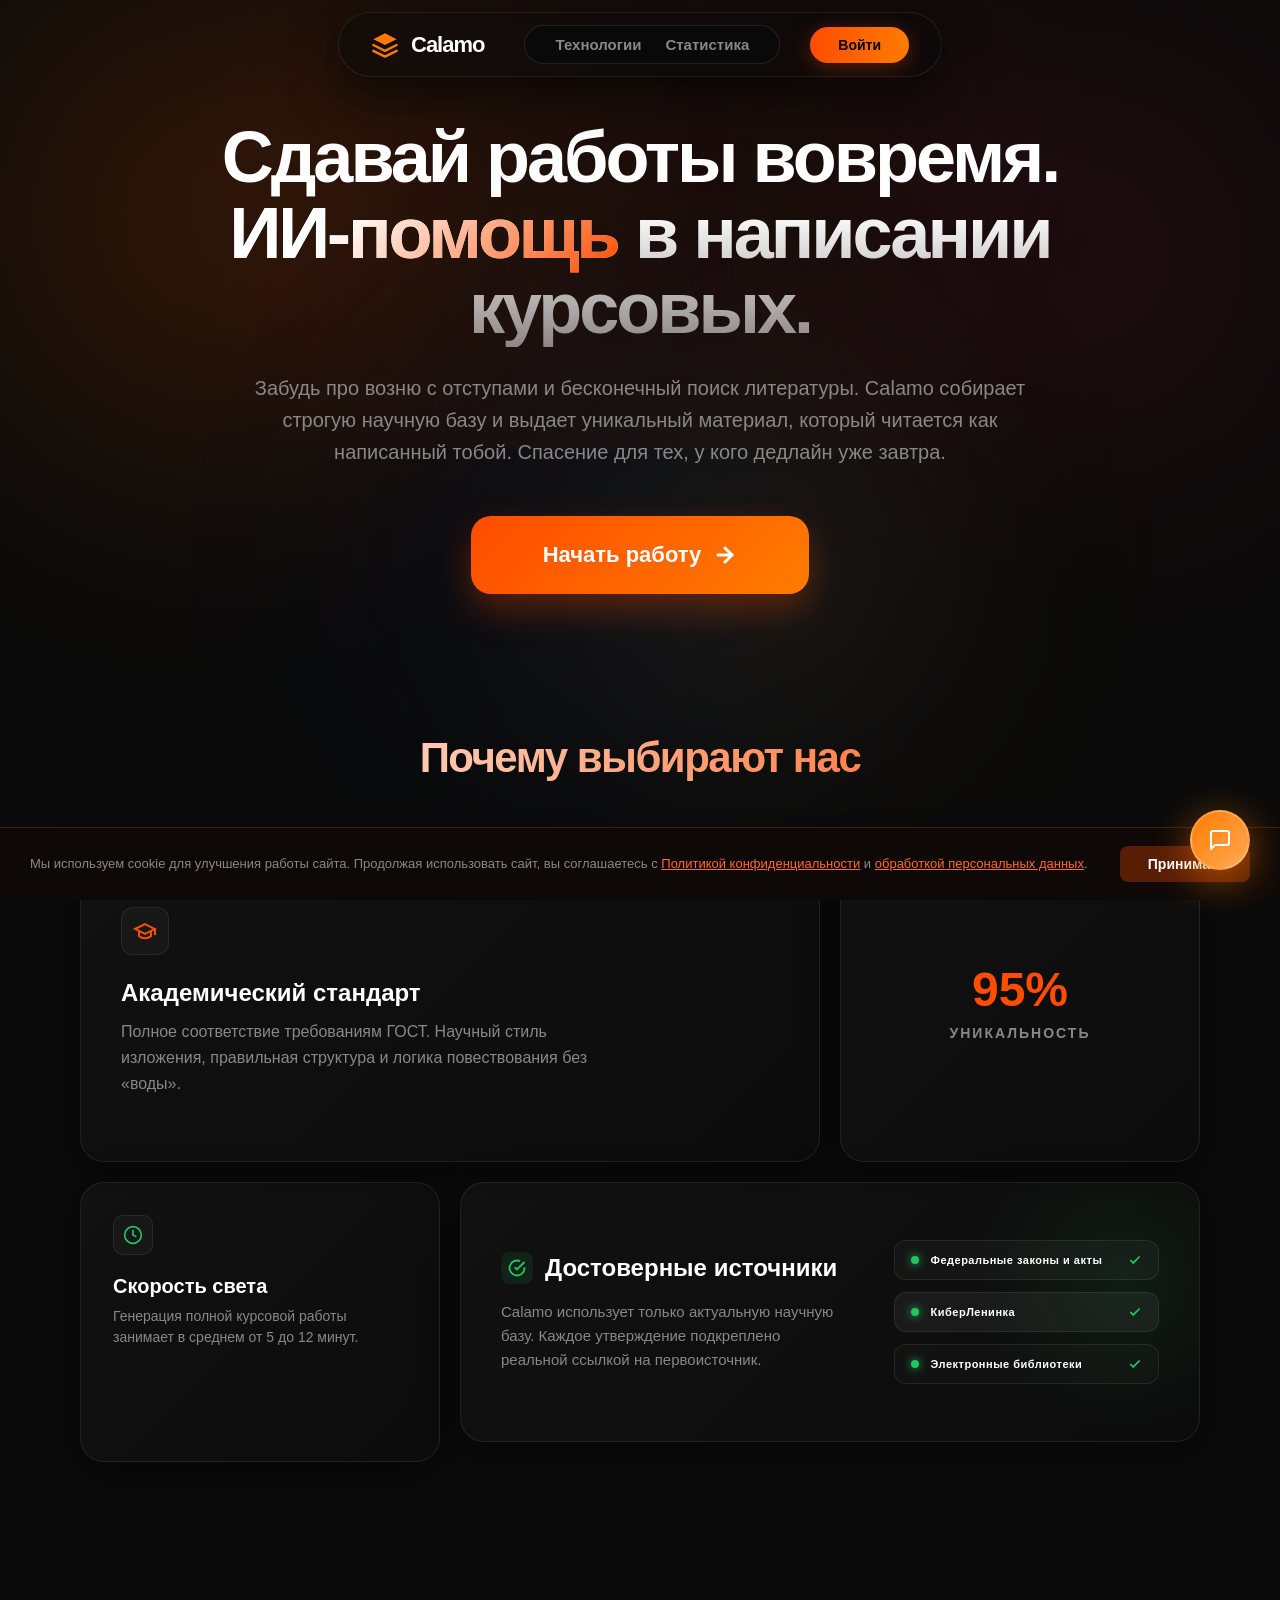
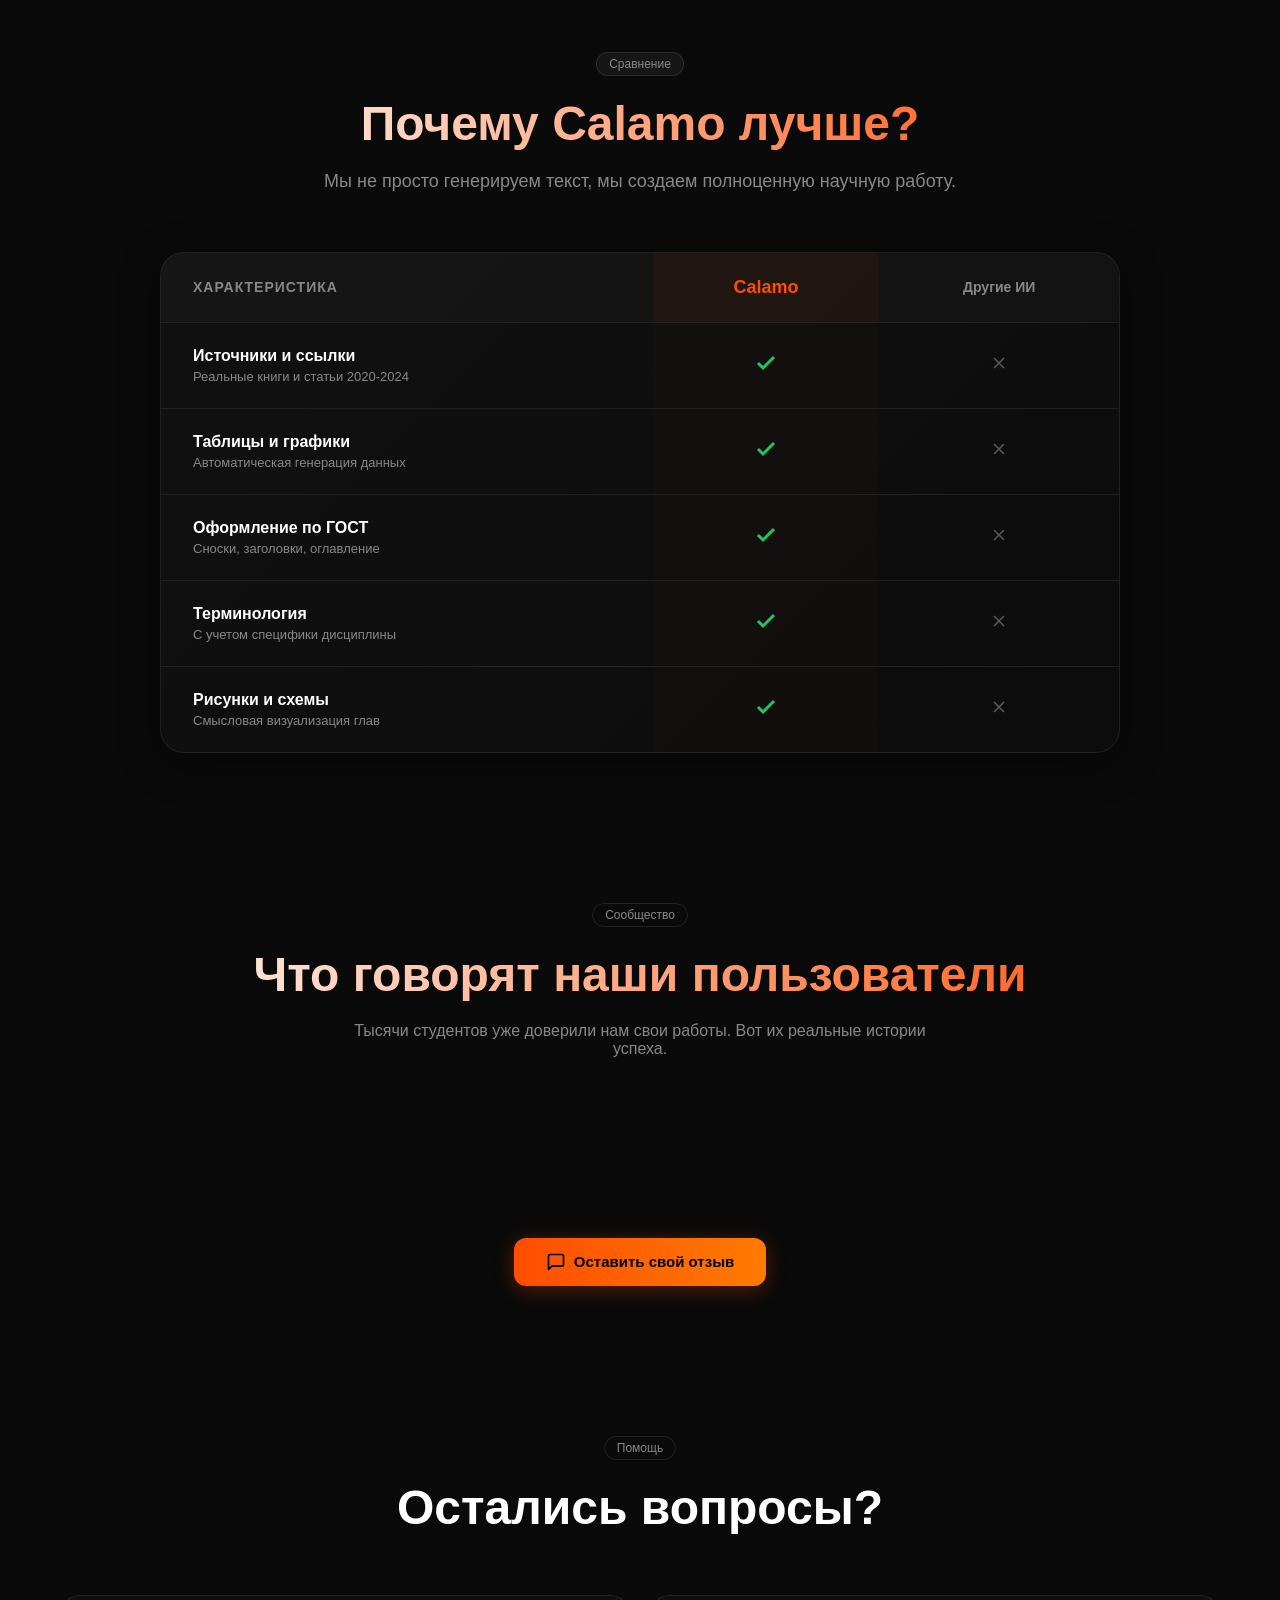
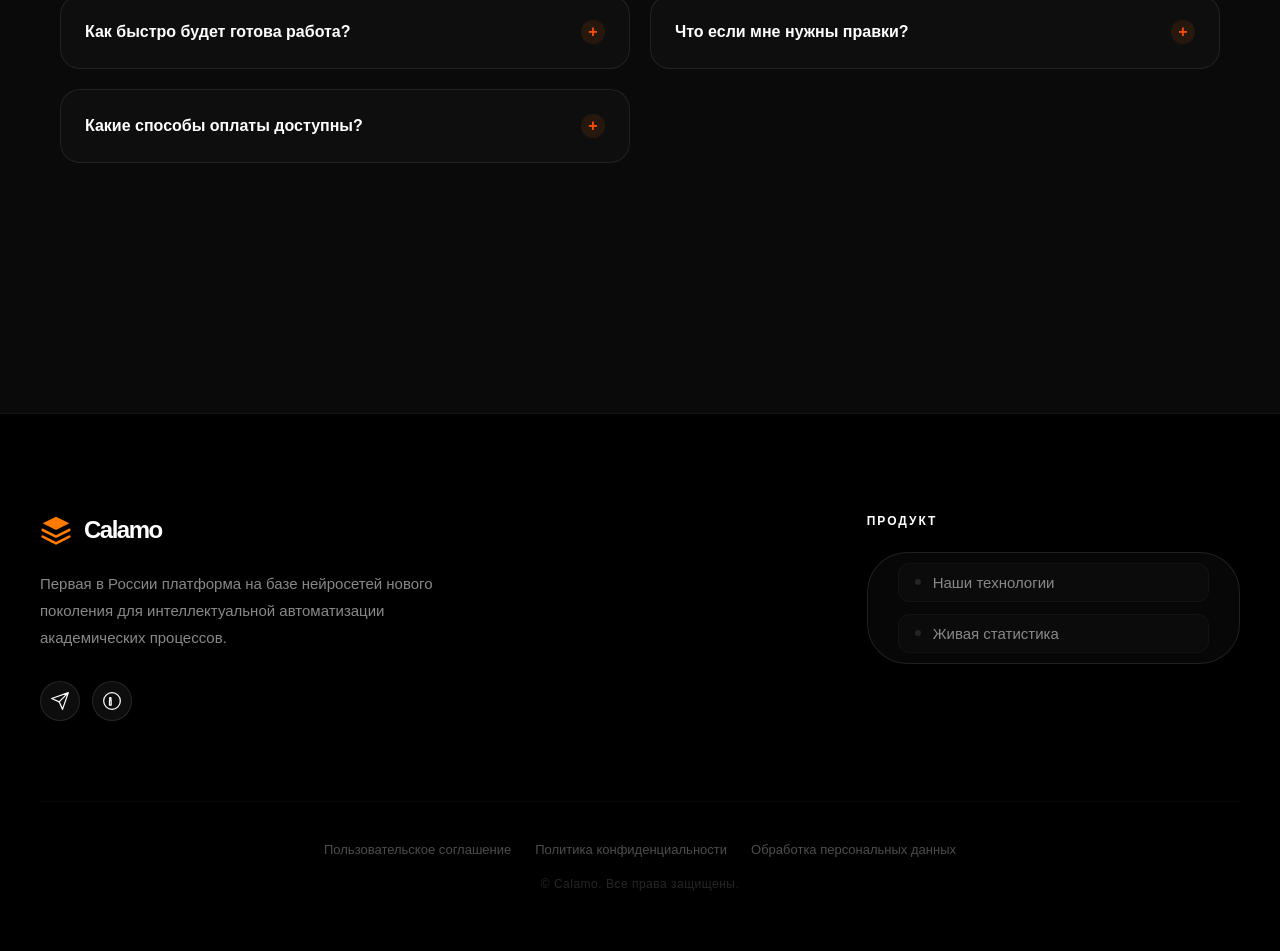
==== commit a8a8031d: "fix: remove safety FAQ, uniqueness card subtitle, and hide Examples links" ====
--- a/frontend/index.html
+++ b/frontend/index.html
@@ -64,11 +64,11 @@
     </script>
 
     <link rel="icon" type="image/webp" href="/assets/favicon.webp">
-    <link rel="stylesheet" href="css/style.css?v=3">
+    <link rel="stylesheet" href="css/style.css?v=10">
     <!-- Индустриальный стандарт очистки HTML от XSS -->
     <script src="https://cdnjs.cloudflare.com/ajax/libs/dompurify/3.0.6/purify.min.js"></script>
     <script src="https://cdn.jsdelivr.net/npm/canvas-confetti@1.6.0/dist/confetti.browser.min.js"></script>
-    <script src="js/main.js?v=12" defer></script>
+    <script src="js/main.js?v=20" defer></script>
 
 <body>
 
@@ -124,7 +124,7 @@
                 </div>
                 <nav style="display: flex; gap: 24px;">
                     <a href="features.html" style="color: var(--text-muted); text-decoration: none; font-size: 15px; font-weight: 600; transition: 0.2s;" onmouseover="this.style.color='#fff'" onmouseout="this.style.color='var(--text-muted)'">Технологии</a>
-                    <a href="examples.html" style="color: var(--text-muted); text-decoration: none; font-size: 15px; font-weight: 600; transition: 0.2s;" onmouseover="this.style.color='#fff'" onmouseout="this.style.color='var(--text-muted)'">Примеры</a>
+                    <!-- <a href="examples.html" style="color: var(--text-muted); text-decoration: none; font-size: 15px; font-weight: 600; transition: 0.2s;" onmouseover="this.style.color='#fff'" onmouseout="this.style.color='var(--text-muted)'">Примеры</a> -->
                     <a href="stats.html" style="color: var(--text-muted); text-decoration: none; font-size: 15px; font-weight: 600; transition: 0.2s;" onmouseover="this.style.color='#fff'" onmouseout="this.style.color='var(--text-muted)'">Статистика</a>
                 </nav>
             </div>
@@ -170,7 +170,6 @@
                     <div class="glass-card" style="grid-column: span 4; height: 320px; display: flex; flex-direction: column; justify-content: center; align-items: center; text-align: center; padding: 40px;">
                         <div style="font-size: 48px; font-weight: 800; color: var(--accent); margin-bottom: 8px;">95%</div>
                         <div style="font-size: 14px; font-weight: 700; color: var(--text-muted); text-transform: uppercase; letter-spacing: 2px;">Уникальность</div>
-                        <p style="font-size: 13px; color: rgba(255,255,255,0.3); margin-top: 16px;">Алгоритмы обхода Антиплагиат.ВУЗ без потери смысла.</p>
                     </div>
 
                     <div class="glass-card" style="grid-column: span 4; height: 280px; padding: 32px;">
@@ -346,15 +345,7 @@
                     </div>
 
                     <div class="faq-grid">
-                        <div class="faq-item" onclick="this.classList.toggle('active')">
-                            <div class="faq-question">
-                                Безопасно ли это для моего вуза?
-                                <div class="faq-icon">+</div>
-                            </div>
-                            <div class="faq-answer">
-                                Абсолютно. Мы генерируем полностью уникальный контент, который проходит любую проверку на плагиат (Антиплагиат.ВУЗ и др.). Текст выглядит максимально естественно, как если бы его написал отличник.
-                            </div>
-                        </div>
+
 
                         <div class="faq-item" onclick="this.classList.toggle('active')">
                             <div class="faq-question">
@@ -759,10 +750,10 @@
                         <span class="dot"></span>
                         Наши технологии
                     </a>
-                    <a href="examples.html" class="footer-nav-item">
+                    <!-- <a href="examples.html" class="footer-nav-item">
                         <span class="dot"></span>
                         Примеры работ
-                    </a>
+                    </a> -->
                     <a href="stats.html" class="footer-nav-item">
                         <span class="dot"></span>
                         Живая статистика
--- a/frontend/css/style.css
+++ b/frontend/css/style.css
@@ -1487,34 +1487,151 @@
         }
         .lock-overlay {
             position: absolute;
-            inset: 0;
+            top: 0;
+            left: 0;
+            right: 0;
+            bottom: 0;
             display: flex;
             align-items: center;
             justify-content: center;
             z-index: 100;
-            background: radial-gradient(circle at center, rgba(15, 10, 8, 0.4) 0%, rgba(15, 10, 8, 0.8) 100%);
+            background: radial-gradient(ellipse at 50% 40%, rgba(10, 8, 6, 0.3) 0%, rgba(10, 8, 6, 0.75) 100%);
             border-radius: 20px;
-            backdrop-filter: blur(2px);
+            backdrop-filter: blur(3px);
         }
         .lock-plate {
-            background: rgba(15, 10, 8, 0.95);
-            backdrop-filter: blur(20px);
-            border: 1px solid rgba(255, 123, 0, 0.5);
-            padding: 40px;
-            border-radius: 24px;
+            position: relative;
+            z-index: 101;
+            max-width: 420px;
+            width: 90%;
+            padding: 36px 32px 32px;
+            border-radius: 20px;
             text-align: center;
-            max-width: 400px;
-            box-shadow: 0 20px 50px rgba(0,0,0,0.8);
-            animation: modalPop 0.4s cubic-bezier(0.175, 0.885, 0.32, 1.275);
-            z-index: 101;
-            position: relative;
-        }
+            background: rgba(18, 14, 12, 0.85);
+            backdrop-filter: blur(24px) saturate(1.4);
+            border: 1px solid rgba(255, 140, 50, 0.18);
+            box-shadow:
+                0 4px 24px rgba(0, 0, 0, 0.55),
+                0 0 60px rgba(255, 100, 0, 0.06),
+                inset 0 1px 0 rgba(255, 255, 255, 0.05);
+            animation: modalPop 0.45s cubic-bezier(0.175, 0.885, 0.32, 1.275);
+            overflow: hidden;
+        }
+        /* animated shimmer border */
+        .lock-plate::before {
+            content: "";
+            position: absolute;
+            inset: -1px;
+            border-radius: inherit;
+            padding: 1px;
+            background: linear-gradient(
+                135deg,
+                rgba(255, 120, 0, 0.35) 0%,
+                rgba(255, 180, 80, 0.12) 40%,
+                rgba(255, 120, 0, 0.35) 60%,
+                rgba(255, 180, 80, 0.12) 100%
+            );
+            background-size: 300% 300%;
+            -webkit-mask: linear-gradient(#fff 0 0) content-box, linear-gradient(#fff 0 0);
+            -webkit-mask-composite: xor;
+            mask-composite: exclude;
+            animation: lockShimmer 4s ease-in-out infinite;
+            pointer-events: none;
+            z-index: -1;
+        }
+        @keyframes lockShimmer {
+            0%, 100% { background-position: 0% 50%; }
+            50%      { background-position: 100% 50%; }
+        }
+
+        .lock-plate-icon {
+            width: 52px;
+            height: 52px;
+            margin: 0 auto 18px;
+            display: flex;
+            align-items: center;
+            justify-content: center;
+            border-radius: 14px;
+            background: linear-gradient(135deg, rgba(255, 120, 0, 0.18), rgba(255, 160, 60, 0.06));
+            border: 1px solid rgba(255, 140, 50, 0.2);
+        }
+        .lock-plate-icon svg {
+            width: 26px;
+            height: 26px;
+        }
+
         .lock-plate h3 {
-            font-size: 24px;
-            margin-bottom: 12px;
-            background: linear-gradient(90deg, var(--accent-light), var(--accent-glow));
+            font-size: 22px;
+            font-weight: 700;
+            margin-bottom: 8px;
+            background: linear-gradient(90deg, #fff 20%, var(--accent-light));
             -webkit-background-clip: text;
             -webkit-text-fill-color: transparent;
+            letter-spacing: -0.3px;
+        }
+        .lock-plate-subtitle {
+            font-size: 14px;
+            color: var(--text-muted);
+            line-height: 1.5;
+            margin-bottom: 20px;
+        }
+
+        .lock-benefits {
+            list-style: none;
+            padding: 0;
+            margin: 0 0 24px;
+            display: flex;
+            flex-direction: column;
+            gap: 10px;
+        }
+        .lock-benefits li {
+            display: flex;
+            align-items: center;
+            gap: 10px;
+            font-size: 13.5px;
+            color: rgba(255, 255, 255, 0.82);
+            text-align: left;
+        }
+        .lock-benefits li .benefit-icon {
+            flex-shrink: 0;
+            width: 22px;
+            height: 22px;
+            border-radius: 6px;
+            background: rgba(255, 120, 0, 0.12);
+            display: flex;
+            align-items: center;
+            justify-content: center;
+            font-size: 12px;
+            color: var(--accent-light);
+        }
+
+        .lock-cta-btn {
+            display: inline-flex;
+            align-items: center;
+            justify-content: center;
+            gap: 8px;
+            width: 100%;
+            padding: 14px 24px;
+            border: none;
+            border-radius: 12px;
+            font-size: 15px;
+            font-weight: 600;
+            color: #fff;
+            cursor: pointer;
+            background: linear-gradient(135deg, #ff6a00, #ff4400);
+            box-shadow: 0 4px 18px rgba(255, 80, 0, 0.3);
+            transition: transform 0.2s ease, box-shadow 0.2s ease;
+        }
+        .lock-cta-btn:hover {
+            transform: translateY(-2px) scale(1.02);
+            box-shadow: 0 6px 24px rgba(255, 80, 0, 0.45);
+        }
+        .lock-cta-btn:active {
+            transform: translateY(0) scale(0.98);
+        }
+        .lock-cta-btn svg {
+            width: 18px;
+            height: 18px;
         }
         @keyframes pageFadeIn {
             from { opacity: 0; }
